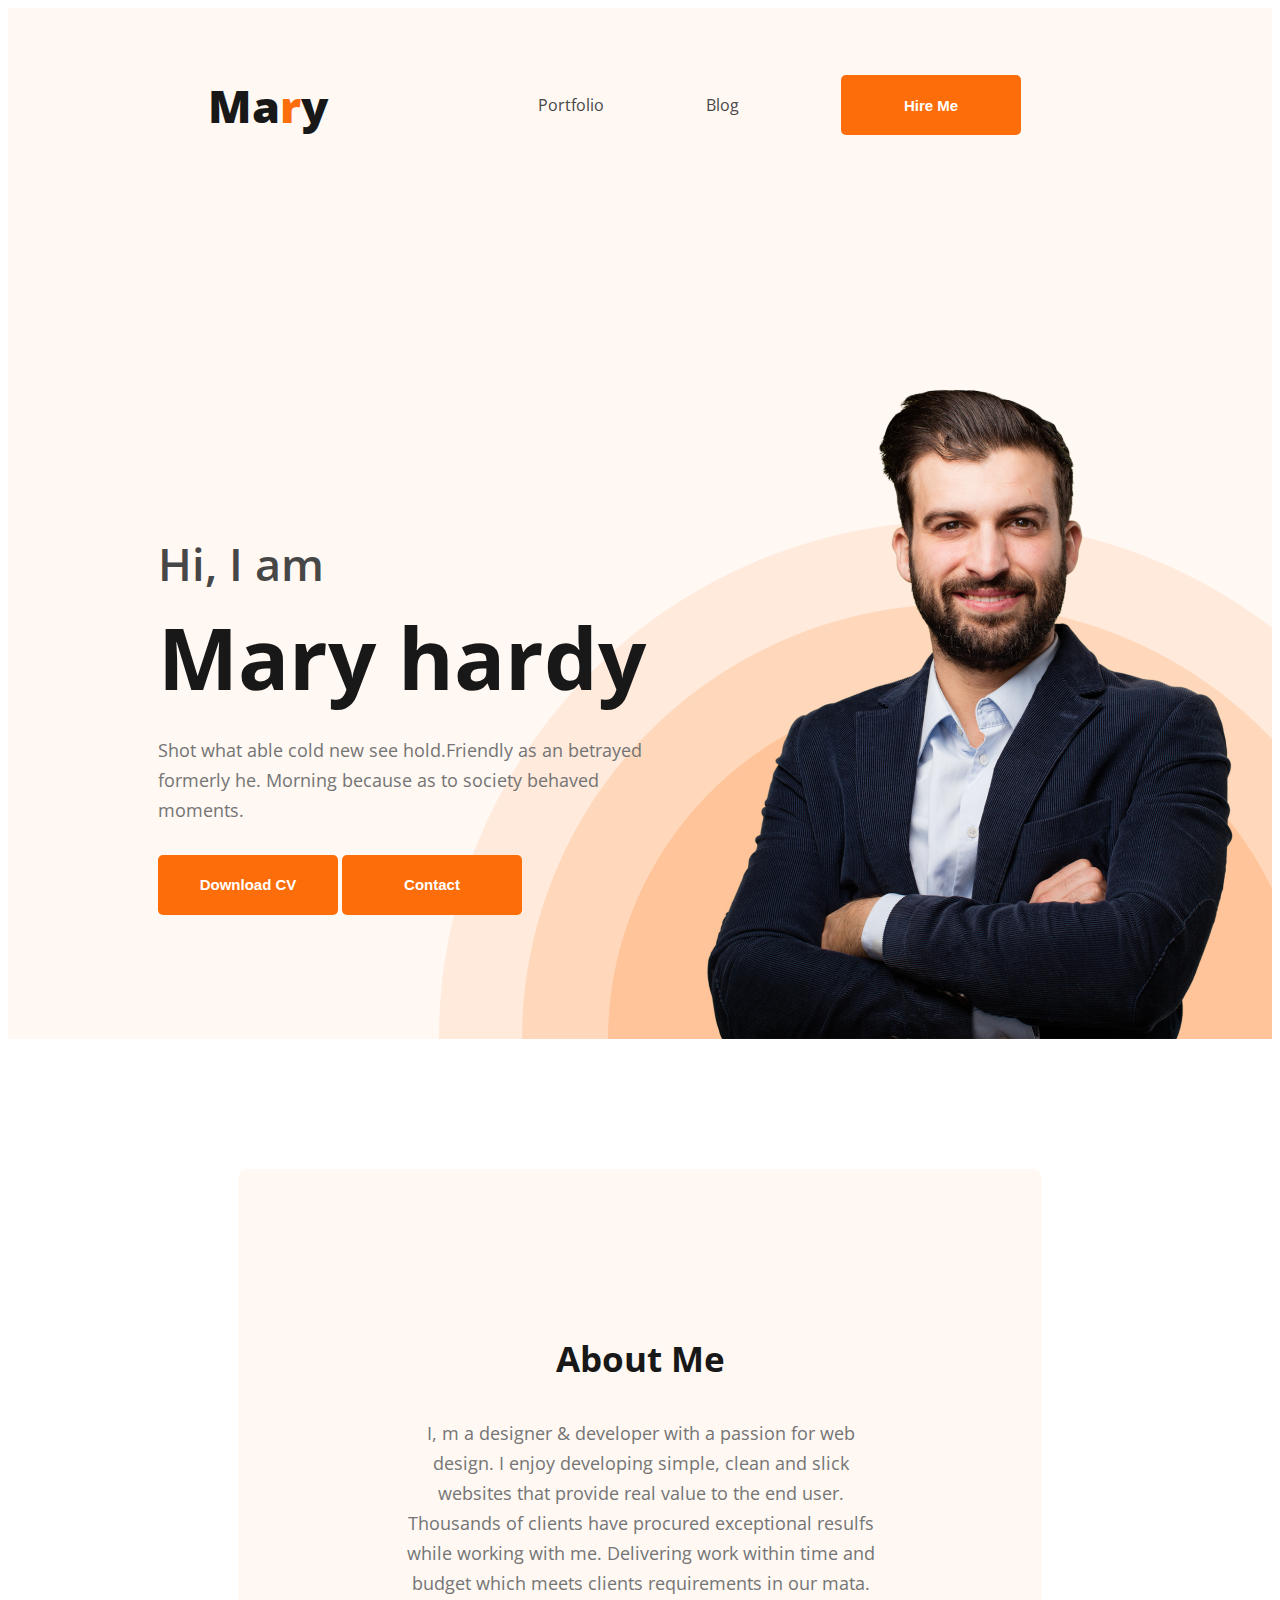
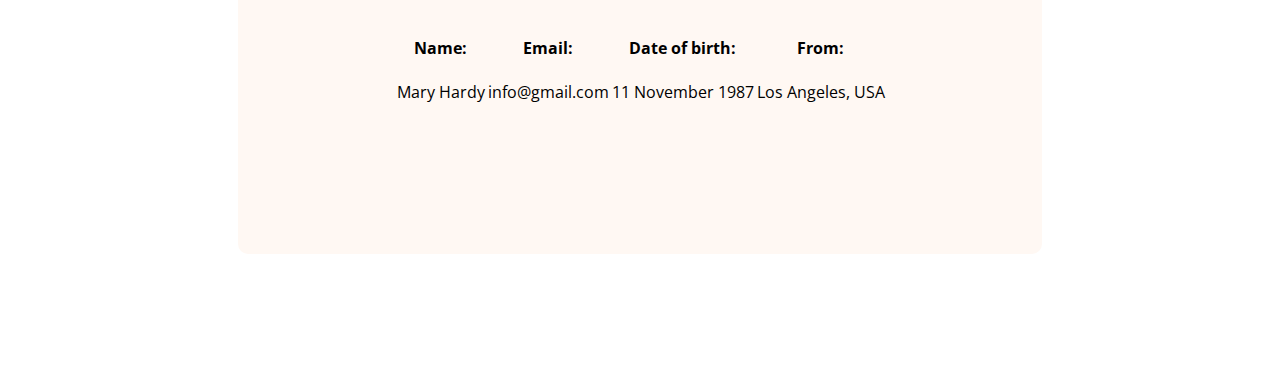
==== index.html @ 1ea79906 "about information" ====
<!DOCTYPE html>
<html lang="en">
<head>
    <meta charset="UTF-8">
    <meta name="viewport" content="width=device-width, initial-scale=1.0">
    <title>Web Developer Project</title>

    <link href="https://fonts.googleapis.com/css2?family=Open+Sans:wght@400;700;800&display=swap" rel="stylesheet">

    <link rel="stylesheet" href="styles/styles.css">
</head>
<body>
   <header class="header">
    <nav>
      <h3 class="nav-class">Ma<span class="text-primary">r</span>y</h3>
        <ul>
      <li><a href="" alt="">Portfolio</a></li> 
        <li><a href="" alt="">Blog</a></li> 
      <li><button class="button-primary">Hire Me</button></li> 
    </ul>
    </nav>
  <div class="banner">
    <div class="banner-content">

      <h3 class="banner-greeting">Hi, I am</h3>
      <h1 class="banner-title">Mary hardy</h1>
      <p class="banner-description">Shot what able cold new see hold.Friendly as an betrayed formerly he. Morning because as to society behaved moments.</p>
      <button class="button-primary">Download CV</button>      
      <button class="button-primary">Contact</button>      

    </div>

    <img class="banner-picture" src="/images/hardy.png" alt="">
    
  </div>
   </header>
   <main>
      <section class="about">
       <h3 class="section-title">About Me</h3>
       <p class="section-description">I, m a designer & developer with a passion for web design. I enjoy developing simple, clean and slick websites that provide real value to the end user. Thousands of clients have procured exceptional resulfs while working with me. Delivering work within time and budget which meets clients requirements in our mata.</p>
      

      <div class="about-info-container">
       <!--.about-info*4>h4.info-title+p.info-description-->
       <div class="about-info">
        <h4 class="info-title">Name:</h4>
        <p class="info-description">Mary Hardy</p>
       </div>
       <div class="about-info">
        <h4 class="info-title">Email:</h4>
        <p class="info-description">info@gmail.com</p>
       </div>
       <div class="about-info">
        <h4 class="info-title">Date of birth:</h4>
        <p class="info-description">11 November 1987</p>
       </div>
       <div class="about-info">
        <h4 class="info-title">From:</h4>
        <p class="info-description">Los Angeles, USA</p>
       </div>
        
      </div>

    </section>
   </main>
   <footer>

   </footer>
</body>
</html>
---- styles/styles.css ----
body {
  font-family: 'Lato',sans-serif;
  font-family: 'Open Sans', sans-serif;
  
}

nav {
  display: flex;
 align-items: center;
 justify-content: space-between;
 padding:0px 200px;

}


.nav-class{
 color: rgb(24, 24, 24);
  font-size: 45px;
  font-weight: 800;
  line-height: 61px;
letter-spacing: 0%;
text-align: left;

}

.text-primary{
  color:rgb(253, 110, 10);
}

.button-primary{
  border-radius: 5px;
background: rgb(253, 110, 10);
font-size: 15px;
font-weight: 700;
color: rgb(255, 255, 255);
padding:15px 35px;
border:0;
width: 180px;
height:60px
}

nav>ul {
  display:flex;
  align-items: center;
}

nav li{
  list-style: none;
  margin: 51px;
}


nav a{
  text-decoration: none;
  color: rgb(71, 71, 71);
}

.header{
  background-color: rgb(255, 248, 243);
  background-image: url('../images/header_bg.png');
  background-repeat: no-repeat;
  background-position: bottom right;
}

.banner{
  padding: 161px 30px 0px 150px;
  display:flex;
  align-items: center;
  justify-content: space-between;
}

.banner-content{
  max-width: 500px;
}
.banner .banner-picture{
  
  width: 584px;
height: 676px;
left: 978px;
right: 38px;
top: 161px;
bottom: 3419px;
}

.banner-greeting{
  font-size: 45px;
font-weight: 600;
line-height: 61px;
color: rgb(71, 71, 71);
margin-bottom: 0px;
}


.banner-title{
  color: rgb(24, 24, 24);
  font-size: 85px;
font-weight: 700;
margin-top: 5px;
margin-bottom:20px;

}

.banner-description{
color: rgb(117, 117, 117);
font-size: 18px;
font-weight: 400;
line-height: 30px;
letter-spacing: 0%;

margin-top: 0;
margin-bottom:30px
}

.about{
padding:131px 156px 135px 157px;
border-radius: 10px;
background: rgb(255, 248, 243);
margin:130px 230px 130px 230px;
}

.section-title{
  color: rgb(24, 24, 24);
font-size: 35px;
font-weight: 700;
line-height: 48px;
letter-spacing: 0%;
text-align: center;
}

.section-description{
  color: rgb(117, 117, 117);
font-size: 18px;
font-weight: 400;
line-height: 30px;
letter-spacing: 0%;
text-align: center;
}

main{
max-width: 1500px;
margin:0 auto;
}

.about-info-container{
  display: flex;
  justify-content: space-around;
}

.about-info{
  text-align: center;
}
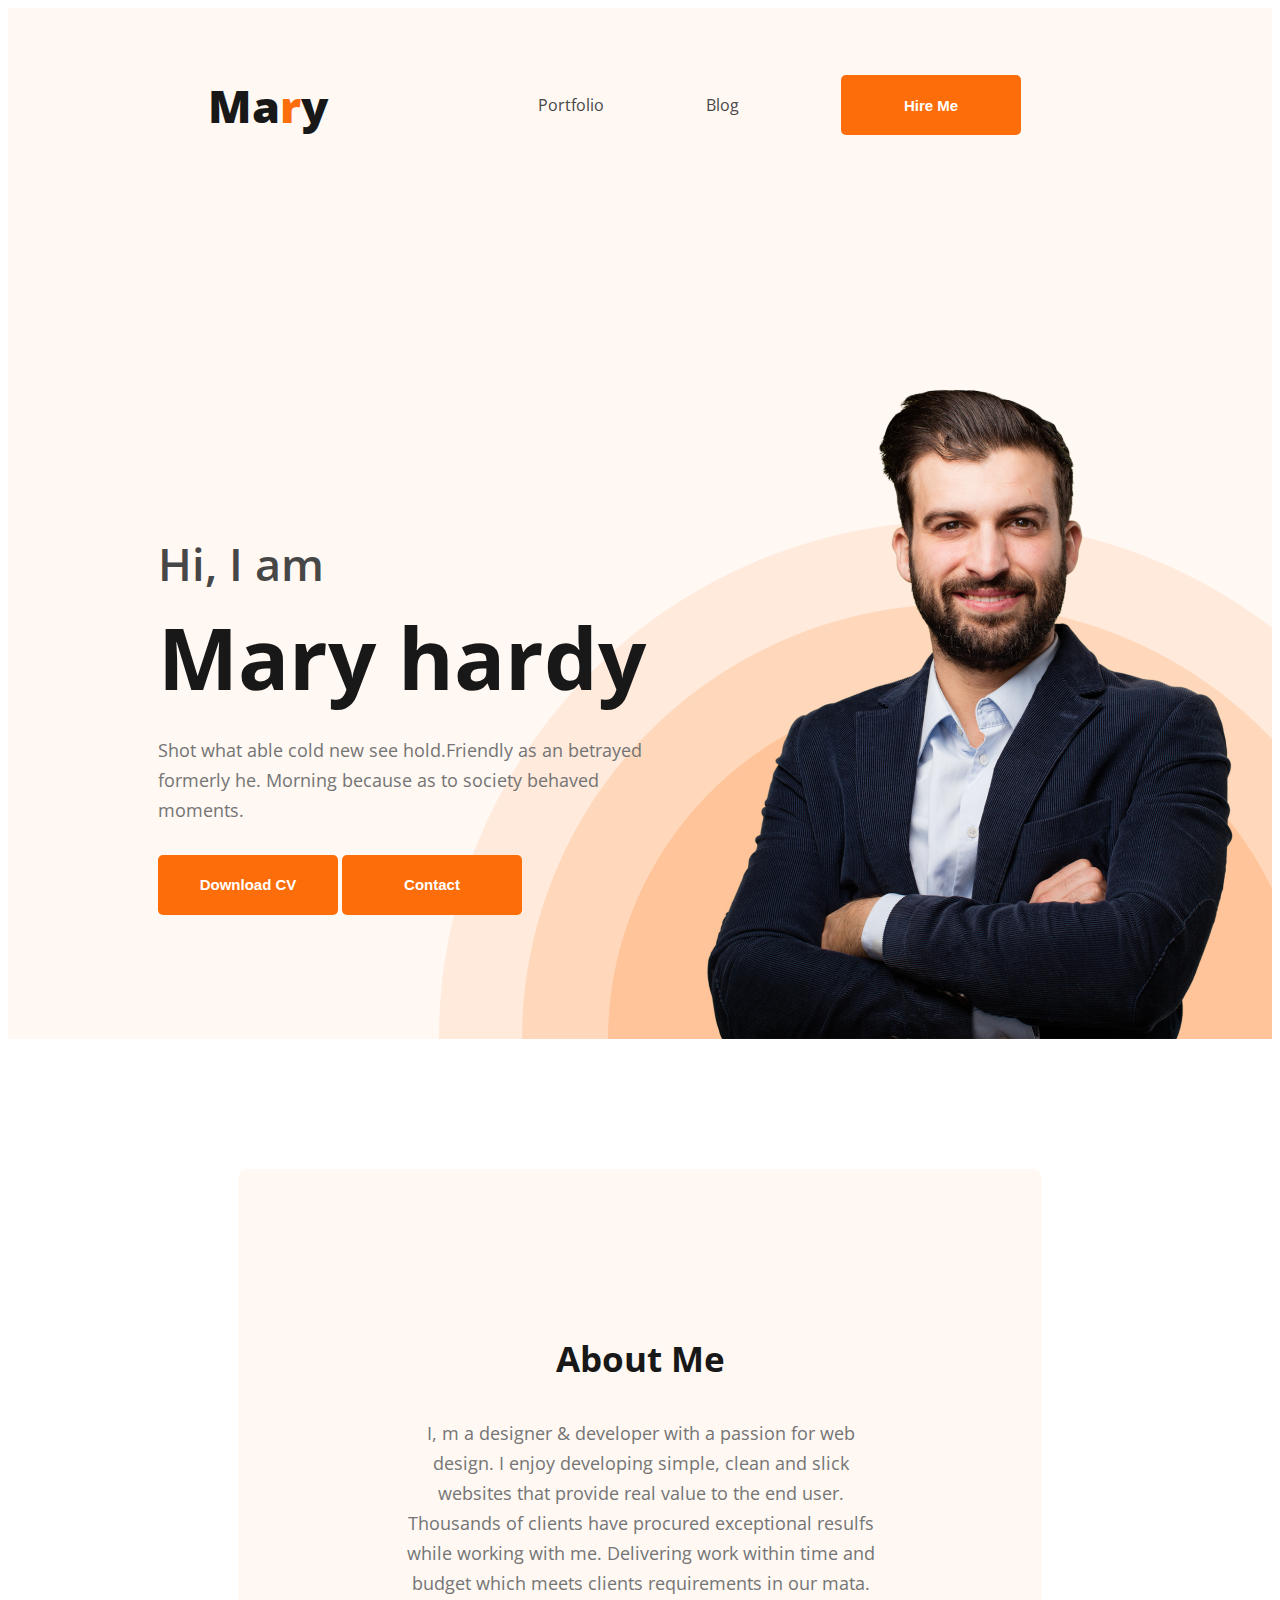
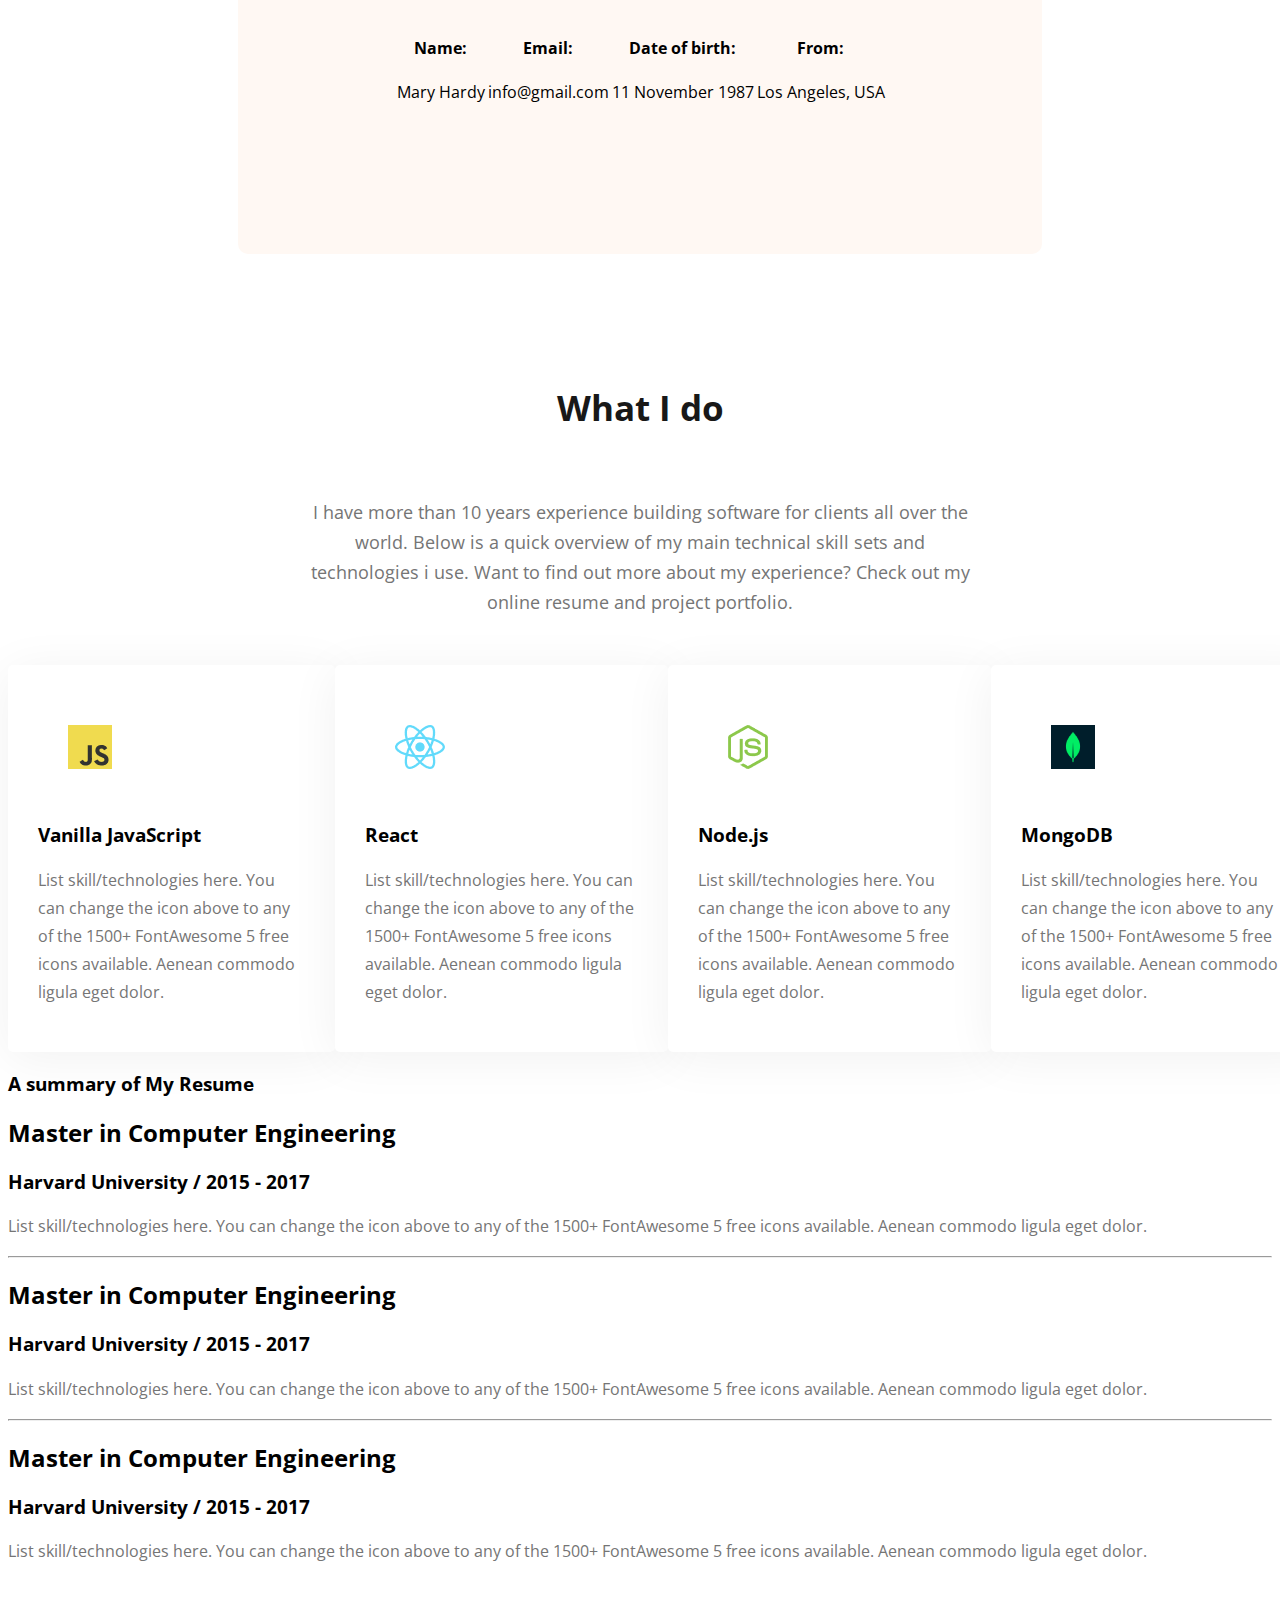
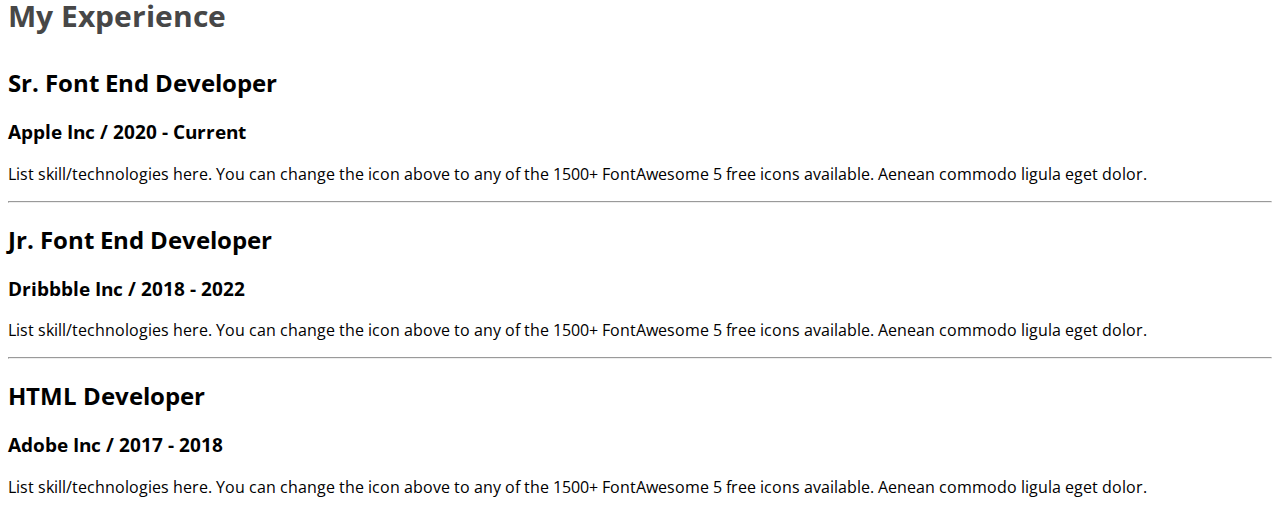
==== commit 92556ed1: "resume content added" ====
--- a/index.html
+++ b/index.html
@@ -62,6 +62,89 @@
       </div>
 
     </section>
+
+    <section>
+      <h3 class="section-title">What I do</h3>
+      <p id="what-I-do-description" class="section-description">I have more than 10 years experience building software for clients all over the world. Below is a quick overview of my main technical skill sets and technologies i use. Want to find out more about my experience? Check out my online resume and project portfolio.</p>
+
+      <div class="skill-container">
+        <div class="skill">
+          <img class="skill-image"src="/images/icons/js.png" alt="">
+          <h3 class="skill-title">Vanilla JavaScript</h3>
+          <p class="skill-description">List skill/technologies here. You can change the icon above to any of the 1500+ FontAwesome 5 free icons available. Aenean commodo ligula eget dolor.</p>
+        </div>
+        <div class="skill">
+          <img class="skill-image" src="/images/icons/react.png" alt="">
+          <h3 class="skill-title">React</h3>
+          <p class="skill-description">List skill/technologies here. You can change the icon above to any of the 1500+ FontAwesome 5 free icons available. Aenean commodo ligula eget dolor.</p>
+        </div>
+        <div class="skill">
+          <img class="skill-image" src="/images/icons/nodejs.png" alt="">
+          <h3 class="skill-title">Node.js</h3>
+          <p class="skill-description">List skill/technologies here. You can change the icon above to any of the 1500+ FontAwesome 5 free icons available. Aenean commodo ligula eget dolor.</p>
+        </div>
+        <div class="skill">
+          <img class="skill-image" src="/images/icons/mongo.png" alt="">
+          <h3 class="skill-title">MongoDB</h3>
+          <p class="skill-description">List skill/technologies here. You can change the icon above to any of the 1500+ FontAwesome 5 free icons available. Aenean commodo ligula eget dolor.</p>
+        </div>
+      </div>
+    </section>
+
+    <section>
+      <h3 class="section title">A summary of My Resume</h3>
+      <div class="resume-column">
+        <div class="resume-item">
+          <h2 class="resume-item-title">Master in Computer Engineering</h2>
+          <h3 class="resume-item-institute">Harvard University / 2015 - 2017</h3>
+          <p class="skill-description">List skill/technologies here. You can change the icon above 
+            to any of the 1500+ FontAwesome 5 free icons available. Aenean commodo ligula eget dolor.</p>
+        </div>
+        <hr>
+        <div class="resume-item">
+          <h2 class="resume-item-title">Master in Computer Engineering</h2>
+          <h3 class="resume-item-institute">Harvard University / 2015 - 2017</h3>
+          <p class="skill-description">List skill/technologies here. You can change the icon above 
+            to any of the 1500+ FontAwesome 5 free icons available. Aenean commodo ligula eget dolor.</p>
+        </div> 
+        <hr>
+        <div class="resume-item">
+          <h2 class="resume-item-title">Master in Computer Engineering</h2>
+          <h3 class="resume-item-institute">Harvard University / 2015 - 2017</h3>
+          <p class="skill-description">List skill/technologies here. You can change the icon above 
+            to any of the 1500+ FontAwesome 5 free icons available. Aenean commodo ligula eget dolor.</p>
+        </div> 
+
+        <div class="resume-column">
+          <h3 class="resume-column-container">My Experience</h3>
+
+          <div class="resume-item">
+            <h2 class="resume-item-title">Sr. Font End Developer</h2>
+            <h3 class="resume-item-institute">Apple Inc / 2020 - Current</h3>
+            <p class="">List skill/technologies here. You can change the icon above 
+              to any of the 1500+ FontAwesome 5 free icons available. Aenean commodo ligula eget dolor.</p>
+          </div>
+          <hr>
+          <div class="resume-item">
+            <h2 class="resume-item-title">Jr. Font End Developer</h2>
+            <h3 class="resume-item-institute">Dribbble Inc / 2018 - 2022</h3>
+            <p class="">List skill/technologies here. You can change the icon above 
+              to any of the 1500+ FontAwesome 5 free icons available. Aenean commodo ligula eget dolor.</p>
+          </div>
+          <hr>
+          <div class="resume-item">
+            <h2 class="resume-item-title">HTML Developer</h2>
+            <h3 class="resume-item-institute">Adobe Inc / 2017 - 2018</h3>
+            <p class="">List skill/technologies here. You can change the icon above 
+              to any of the 1500+ FontAwesome 5 free icons available. Aenean commodo ligula eget dolor.</p>
+          </div>
+        </div>
+
+        </div>
+        
+       
+     
+    </section>
    </main>
    <footer>
 
--- a/styles/styles.css
+++ b/styles/styles.css
@@ -150,4 +150,46 @@
 
 .about-info{
   text-align: center;
+}
+
+#what-I-do-description{
+  padding:30px 295px;
+  gap:24px;
+}
+
+.skill{
+padding:30px;
+border-radius: 5px;
+box-shadow: 0px 6px 50px 0px rgba(0, 0, 0, 0.06);
+background: rgb(255, 255, 255);
+}
+
+.skill-container{
+  display:flex;
+}
+
+.skill-description{
+  color: rgb(117, 117, 117);
+font-size: 16px;
+font-weight: 400;
+line-height: 28px;
+letter-spacing: 0%;
+text-align: left;
+}
+
+.skill-image{
+  padding:30px 193px 30px 30px;
+}
+
+maqin section{
+  margin-top:130px;
+}
+
+.resume-column-container{
+color: rgb(71, 71, 71);
+font-size: 30px;
+font-weight: 700;
+line-height: 41px;
+letter-spacing: 0%;
+text-align: left;
 }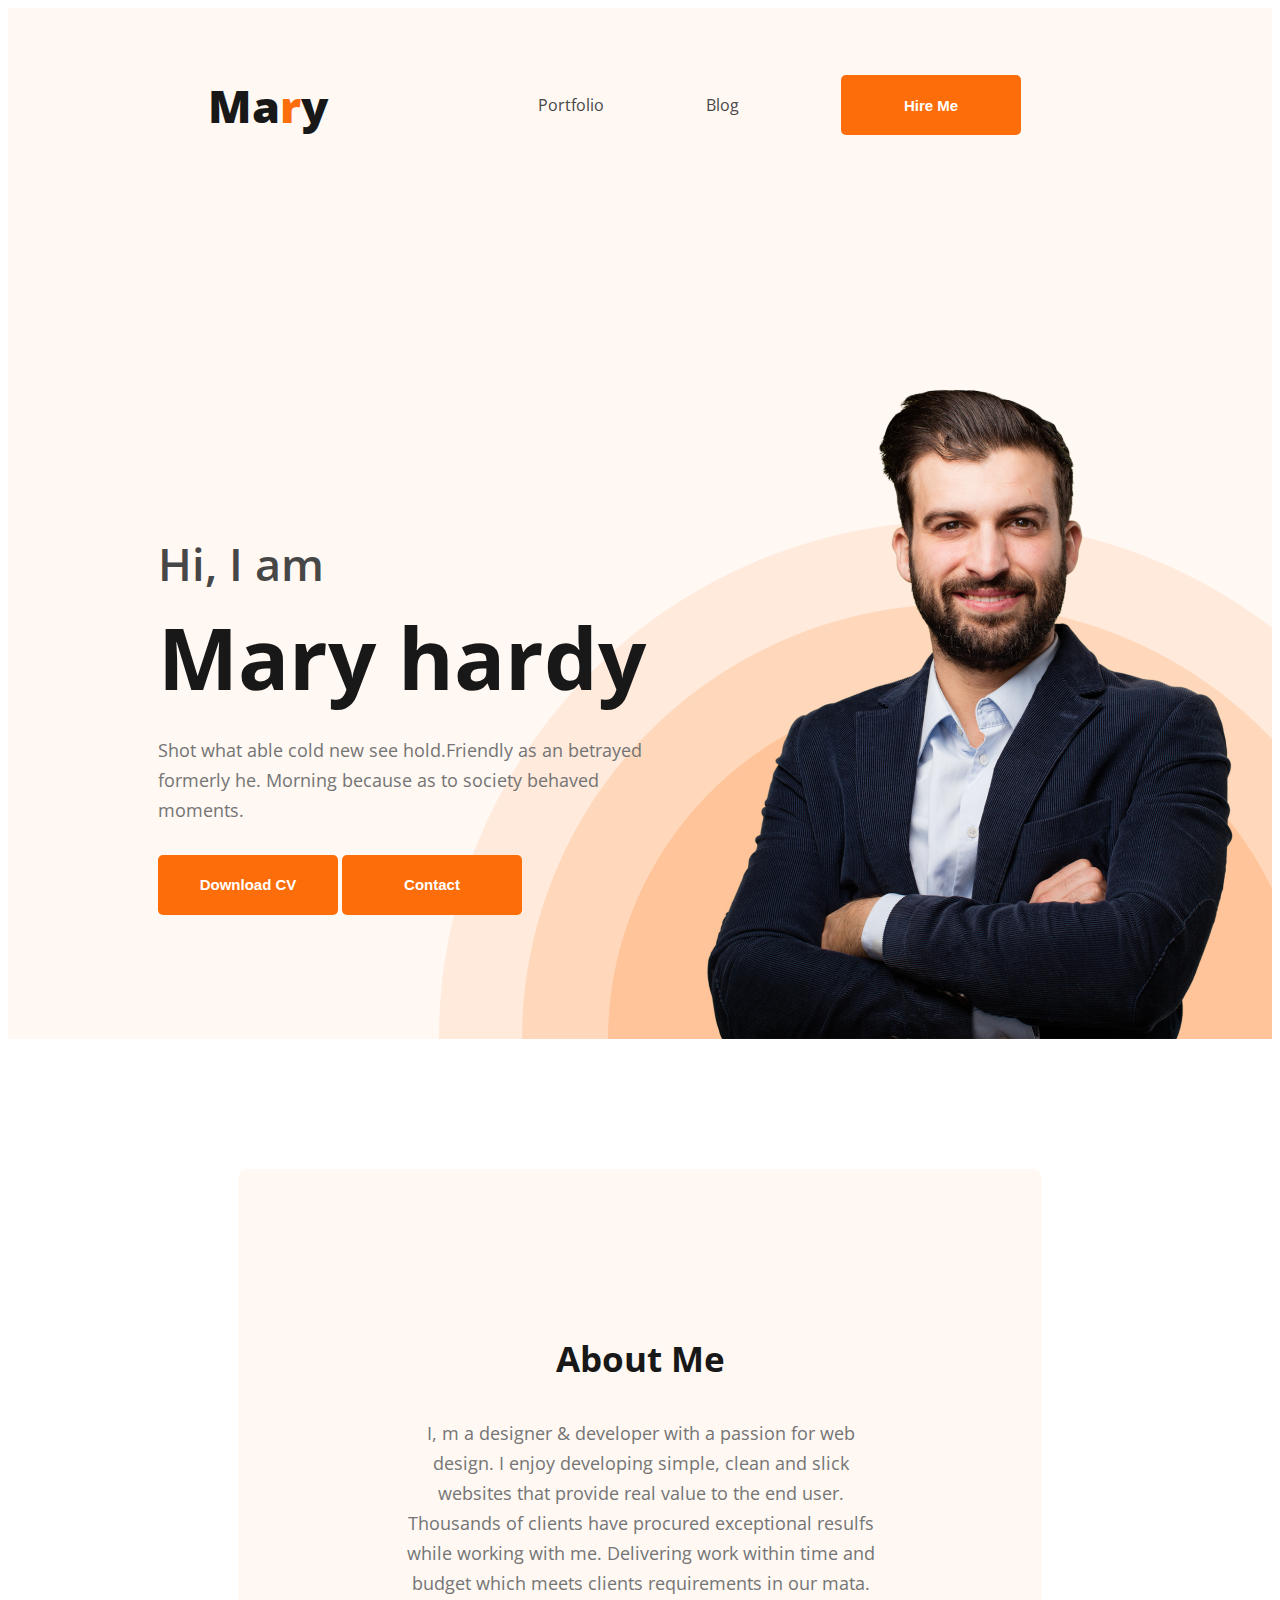
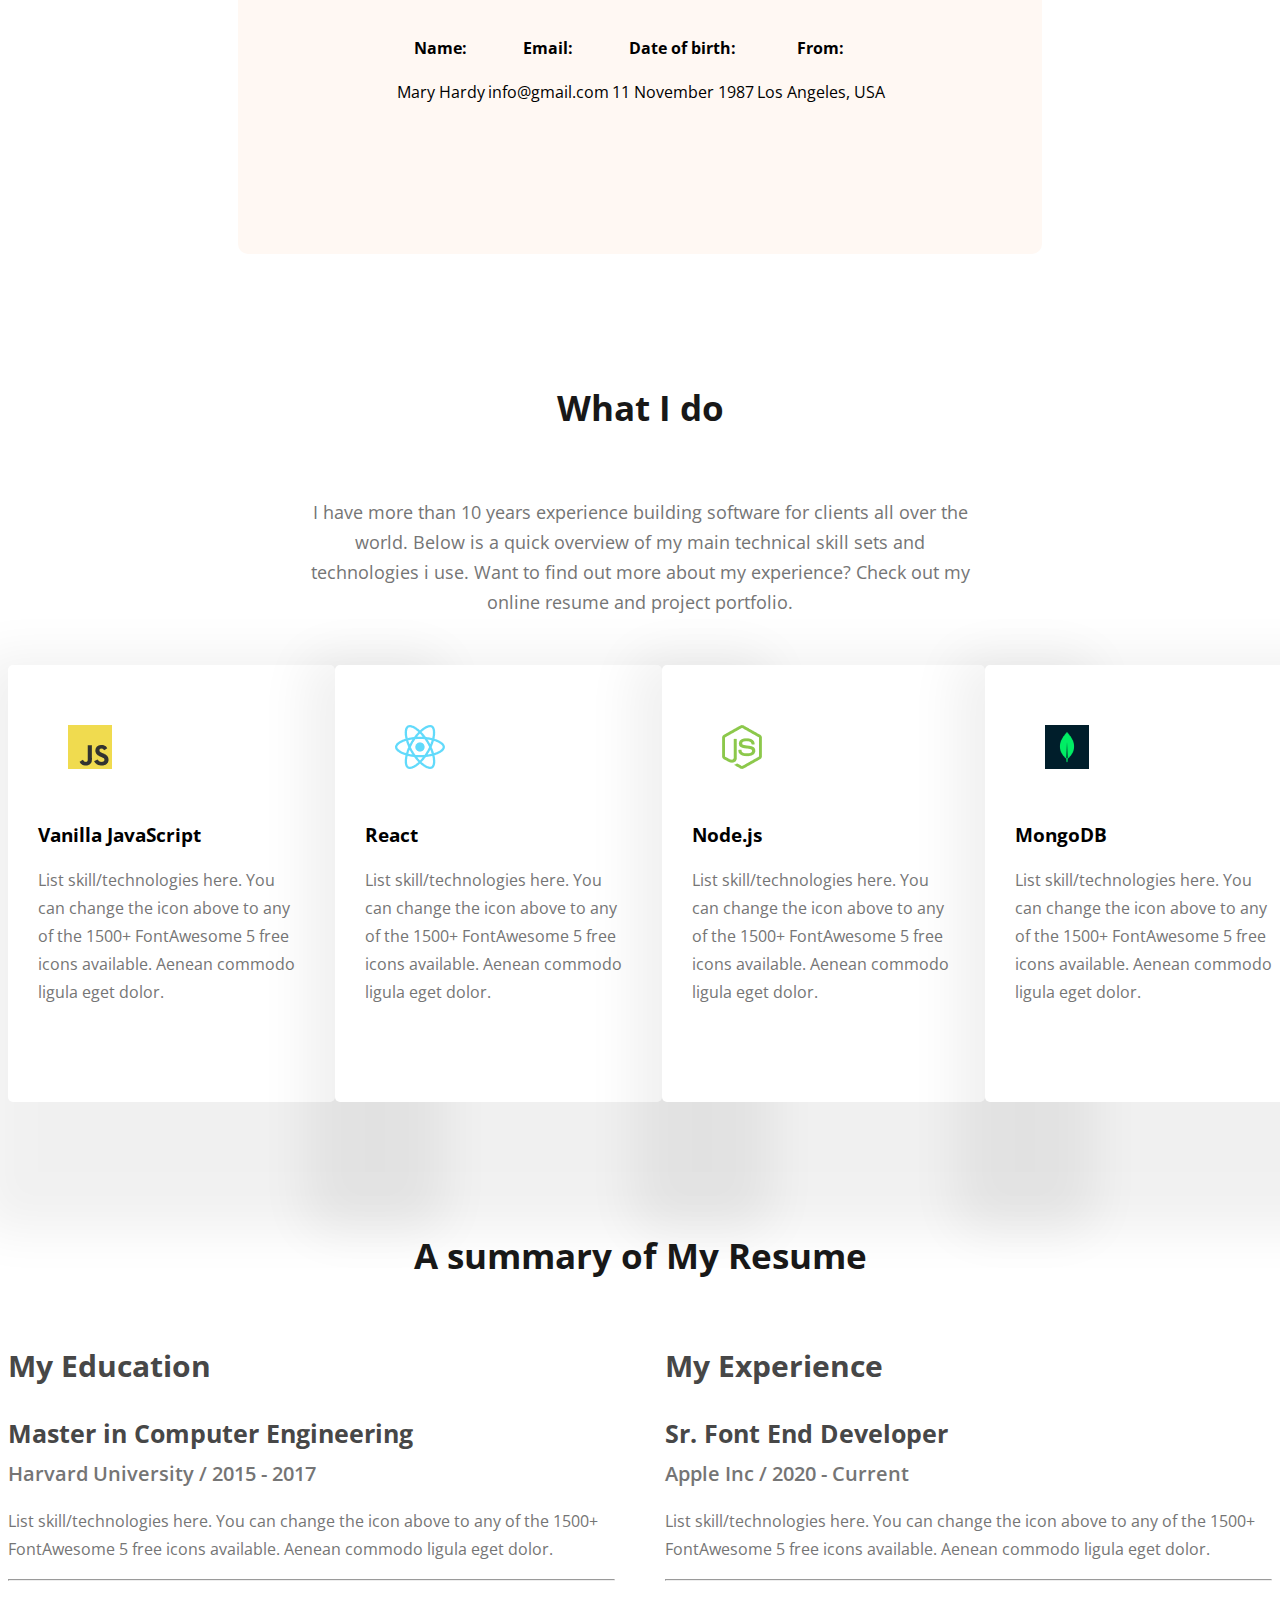
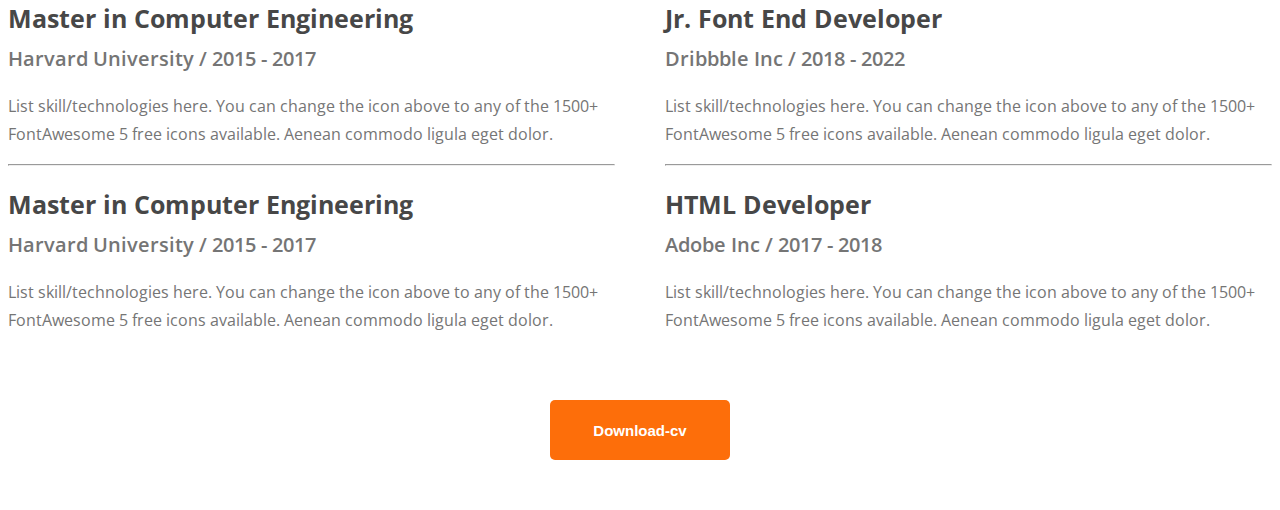
==== commit 27e2ccaf: "end of the resume section" ====
--- a/index.html
+++ b/index.html
@@ -92,55 +92,65 @@
     </section>
 
     <section>
-      <h3 class="section title">A summary of My Resume</h3>
-      <div class="resume-column">
-        <div class="resume-item">
+      <h3 class="section-title">A summary of My Resume</h3>
+
+      <div class="resume-container">
+
+         <div class="resume-column">
+         <h3 class="resume-column-title">My Education</h3>
+         <div class="resume-item">
           <h2 class="resume-item-title">Master in Computer Engineering</h2>
           <h3 class="resume-item-institute">Harvard University / 2015 - 2017</h3>
-          <p class="skill-description">List skill/technologies here. You can change the icon above 
+          <p class="resume-description">List skill/technologies here. You can change the icon above 
             to any of the 1500+ FontAwesome 5 free icons available. Aenean commodo ligula eget dolor.</p>
         </div>
         <hr>
         <div class="resume-item">
           <h2 class="resume-item-title">Master in Computer Engineering</h2>
           <h3 class="resume-item-institute">Harvard University / 2015 - 2017</h3>
-          <p class="skill-description">List skill/technologies here. You can change the icon above 
+          <p class="resume-description">List skill/technologies here. You can change the icon above 
             to any of the 1500+ FontAwesome 5 free icons available. Aenean commodo ligula eget dolor.</p>
         </div> 
         <hr>
         <div class="resume-item">
           <h2 class="resume-item-title">Master in Computer Engineering</h2>
           <h3 class="resume-item-institute">Harvard University / 2015 - 2017</h3>
-          <p class="skill-description">List skill/technologies here. You can change the icon above 
+          <p class="resume-description">List skill/technologies here. You can change the icon above 
             to any of the 1500+ FontAwesome 5 free icons available. Aenean commodo ligula eget dolor.</p>
         </div> 
+      </div>
 
         <div class="resume-column">
-          <h3 class="resume-column-container">My Experience</h3>
+          <h3 class="resume-column-title">My Experience</h3>
 
           <div class="resume-item">
             <h2 class="resume-item-title">Sr. Font End Developer</h2>
             <h3 class="resume-item-institute">Apple Inc / 2020 - Current</h3>
-            <p class="">List skill/technologies here. You can change the icon above 
+            <p class="resume-description">List skill/technologies here. You can change the icon above 
               to any of the 1500+ FontAwesome 5 free icons available. Aenean commodo ligula eget dolor.</p>
           </div>
           <hr>
           <div class="resume-item">
             <h2 class="resume-item-title">Jr. Font End Developer</h2>
             <h3 class="resume-item-institute">Dribbble Inc / 2018 - 2022</h3>
-            <p class="">List skill/technologies here. You can change the icon above 
+            <p class="resume-description">List skill/technologies here. You can change the icon above 
               to any of the 1500+ FontAwesome 5 free icons available. Aenean commodo ligula eget dolor.</p>
           </div>
           <hr>
           <div class="resume-item">
             <h2 class="resume-item-title">HTML Developer</h2>
             <h3 class="resume-item-institute">Adobe Inc / 2017 - 2018</h3>
-            <p class="">List skill/technologies here. You can change the icon above 
+            <p class="resume-description">List skill/technologies here. You can change the icon above 
               to any of the 1500+ FontAwesome 5 free icons available. Aenean commodo ligula eget dolor.</p>
           </div>
         </div>
+      </div>
 
-        </div>
+      <div class="download-cv">
+        <button class="button-primary">Download-cv</button>
+      </div>
+
+        
         
        
      
--- a/styles/styles.css
+++ b/styles/styles.css
@@ -158,9 +158,11 @@
 }
 
 .skill{
+  width: 267px;
+height: 377px;
 padding:30px;
 border-radius: 5px;
-box-shadow: 0px 6px 50px 0px rgba(0, 0, 0, 0.06);
+box-shadow: 40px 60px 50px 70px rgba(0, 0, 0, 0.06);
 background: rgb(255, 255, 255);
 }
 
@@ -181,15 +183,69 @@
   padding:30px 193px 30px 30px;
 }
 
-maqin section{
+main section{
   margin-top:130px;
 }
 
-.resume-column-container{
+.section-title{
+color: rgb(24, 24, 24);
+font-size: 35px;
+font-weight: 700;
+line-height: 48px;
+letter-spacing: 0%;
+text-align: center;
+}
+
+.resume-column-title{
 color: rgb(71, 71, 71);
 font-size: 30px;
 font-weight: 700;
 line-height: 41px;
 letter-spacing: 0%;
 text-align: left;
+
+}
+
+.resume-container{
+display:flex;
+gap:50px;
+}
+
+.resume container hr{
+border: 1px solid rgb(209, 209, 209);
+width: 558px;
+margin:30px;
+}
+
+.resume-item-title{
+  color: rgb(71, 71, 71);
+font-size: 25px;
+font-weight: 700;
+line-height: 34px;
+letter-spacing: 0%;
+margin-bottom:10px;
+}
+
+.resume-item-institute{
+  color: rgb(117, 117, 117);
+font-size: 20px;
+font-weight: 600;
+line-height: 27px;
+letter-spacing: 0%;
+margin-bottom: 20px;
+margin-top:0px;
+}
+
+.resume-description{
+  color: rgb(117, 117, 117);
+font-size: 16px;
+font-weight: 400;
+line-height: 28px;
+letter-spacing: 0%;
+margin-top:0px;
+}
+
+.download-cv{
+  text-align: center;
+  margin:50px;
 }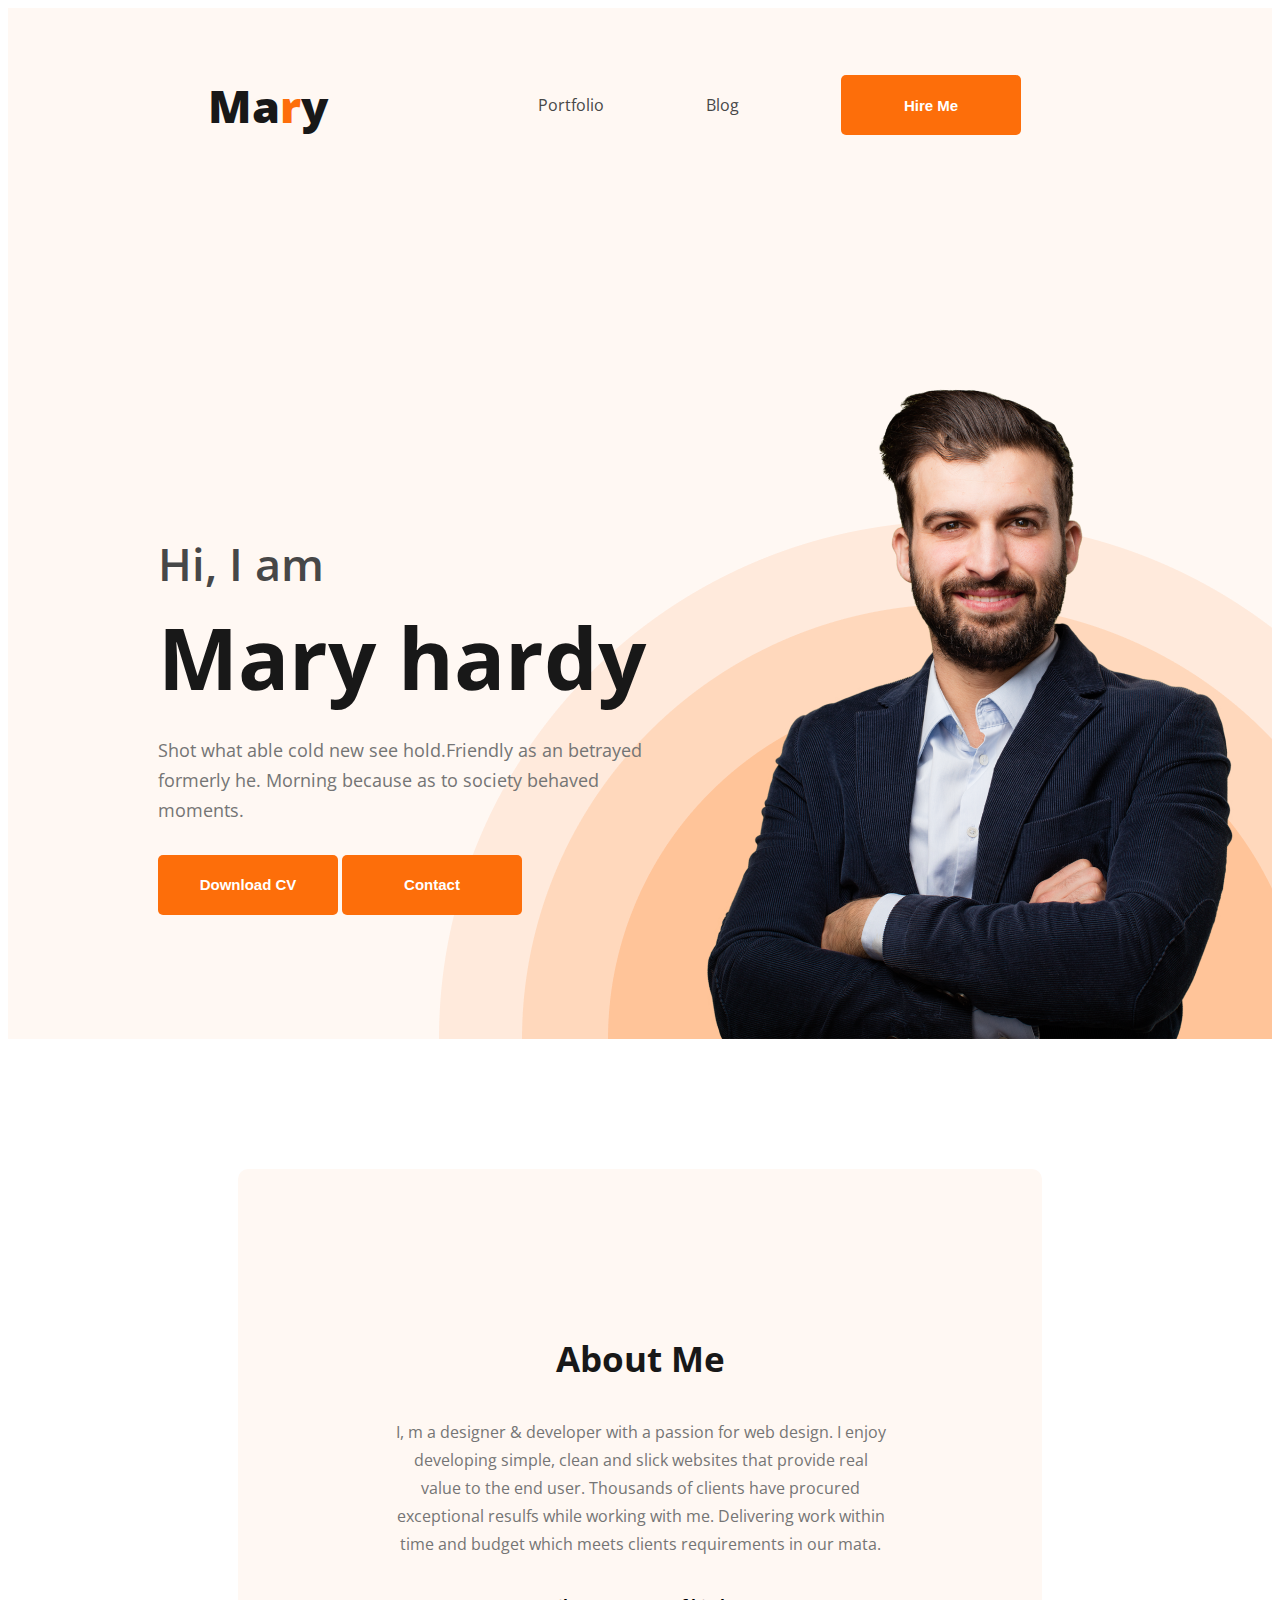
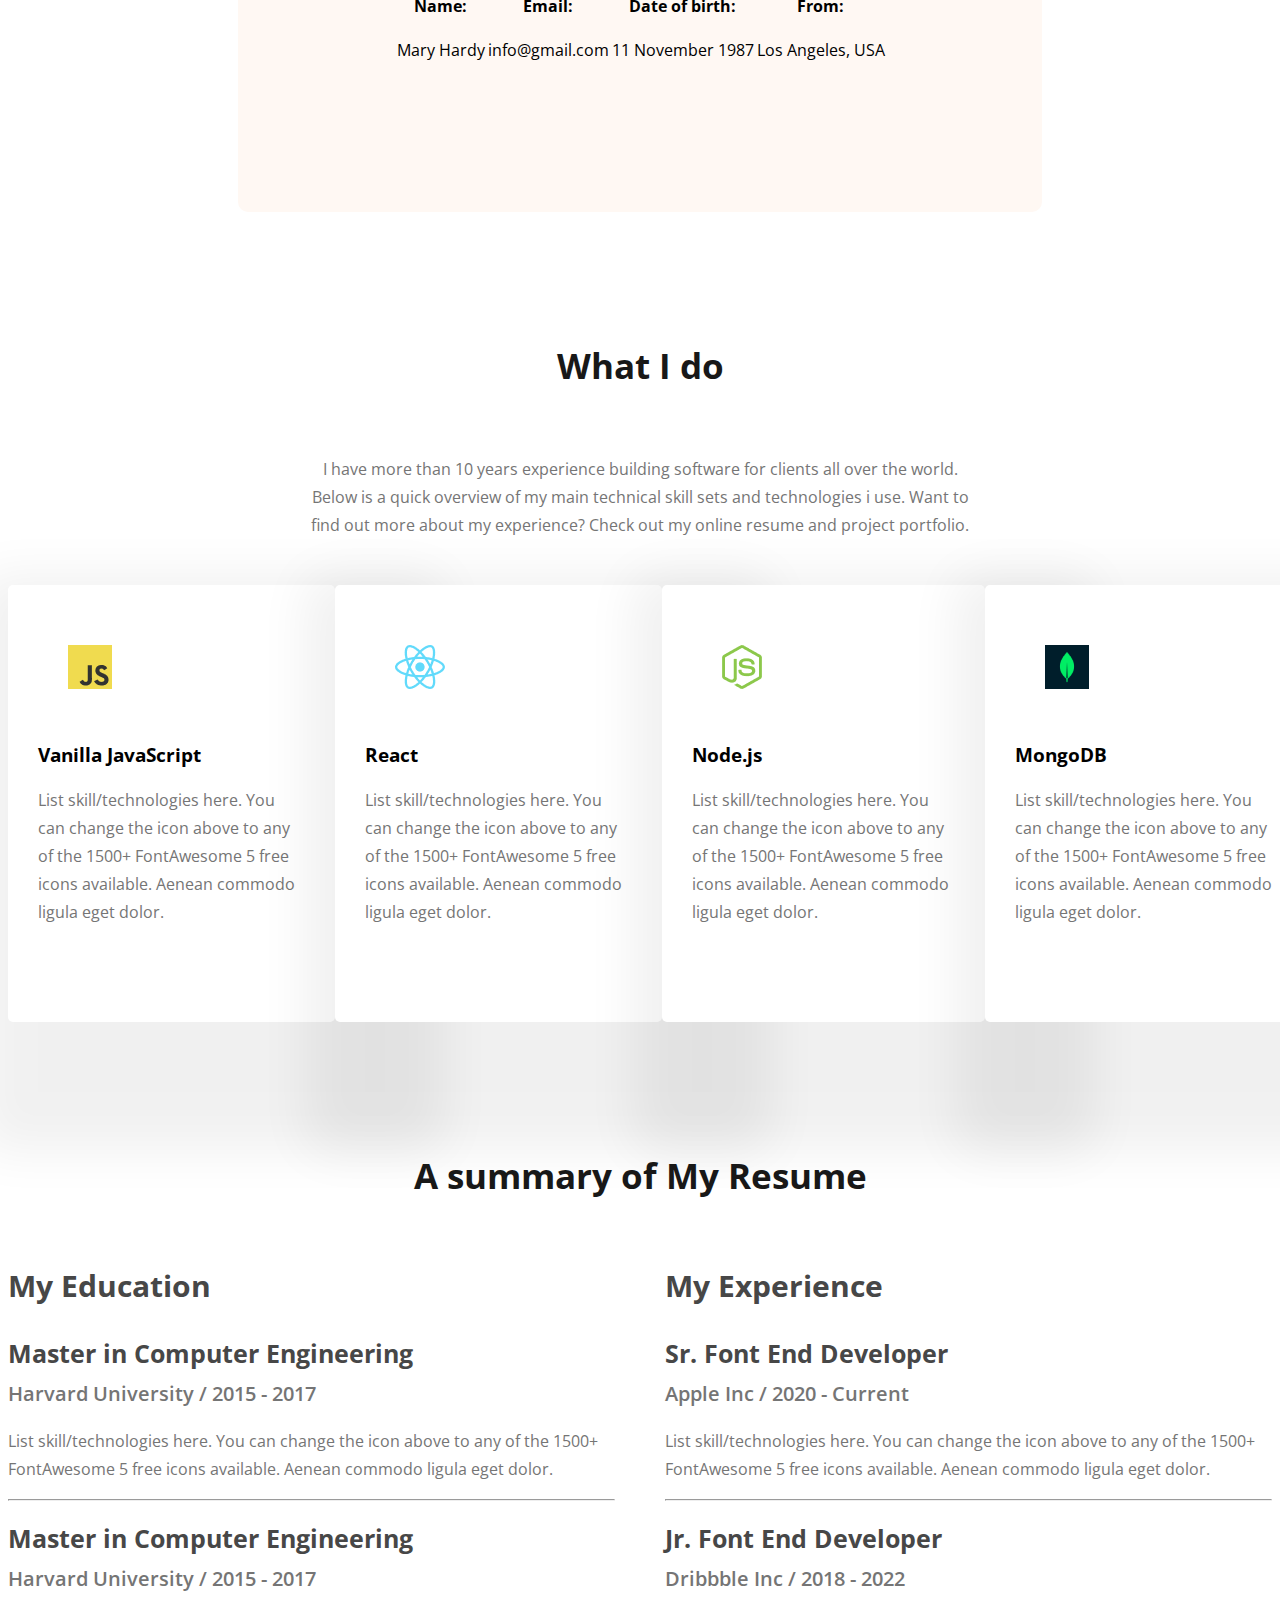
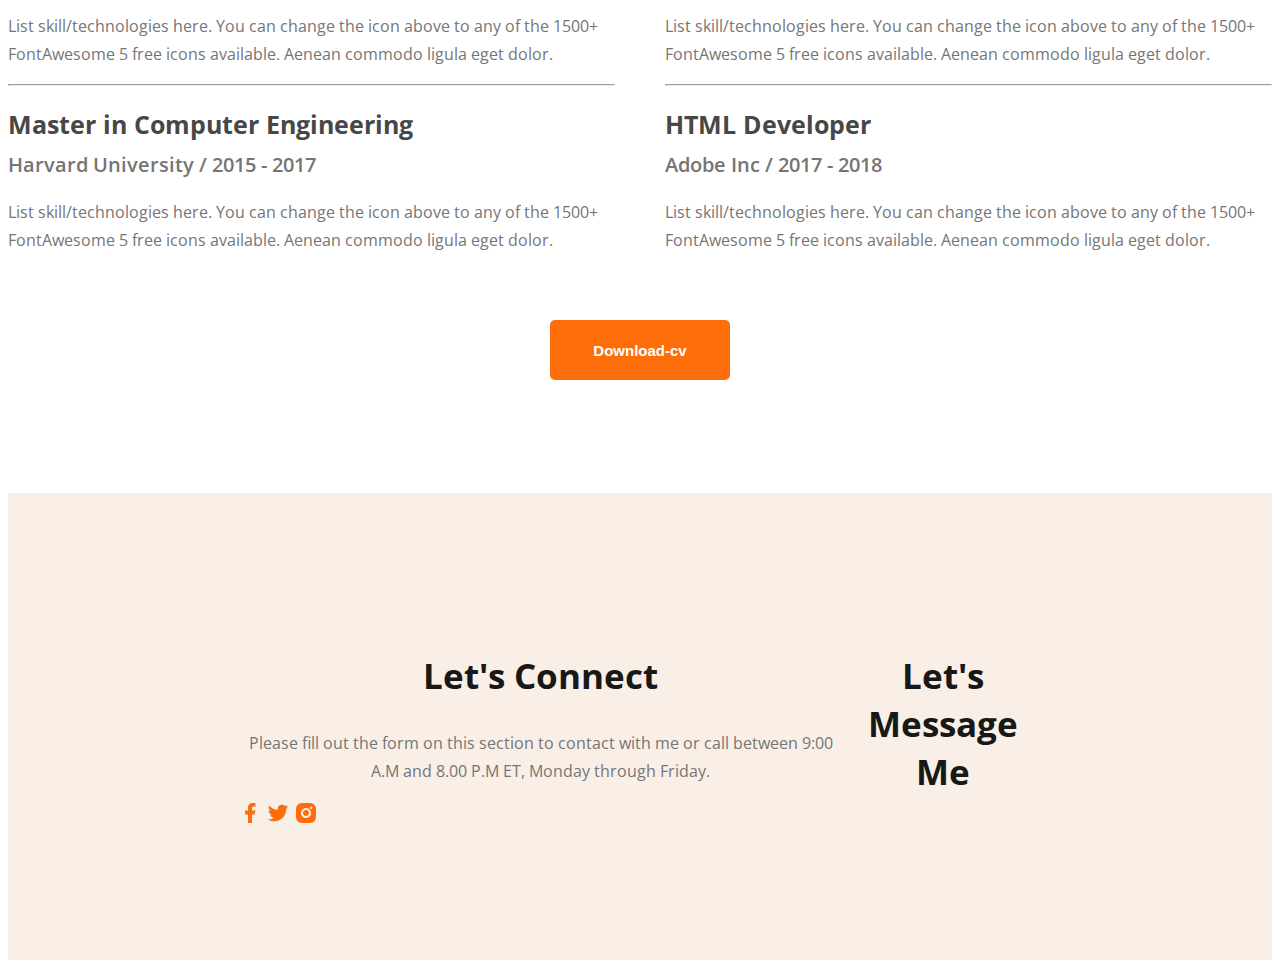
==== commit c0fedb0f: "basic footer" ====
--- a/index.html
+++ b/index.html
@@ -151,13 +151,25 @@
       </div>
 
         
-        
-       
-     
     </section>
    </main>
    <footer>
+         <div class="footer-column">
+          <h2 class="section-title">Let's Connect</h2>
+          <p class="section-description">Please fill out the form on this section to contact with me or call between 9:00 A.M and 8.00 P.M ET, Monday through Friday.</p>
+         
 
+         <div>
+          <a href=""><img src="/images/icons/facebook.png" alt=""></a>
+          <a href="" ><img src="/images/icons/twitter.png" alt=""></a>
+          <a href="" ><img src="/images/icons/insta.png" alt=""></a>
+          
+         </div>
+        </div>
+
+         <div class="footer-column">
+          <h2 class="section-title">Let's Message Me</h2>
+         </div>
    </footer>
 </body>
 </html>--- a/styles/styles.css
+++ b/styles/styles.css
@@ -248,4 +248,17 @@
 .download-cv{
   text-align: center;
   margin:50px;
-}+}
+
+footer{
+display:flex;
+background-color: rgb(249, 239, 231);
+padding:130px 230px;
+margin-top:113px;
+}
+
+ .section-description{
+font-size: 16px;
+font-weight: 400;
+line-height: 28px;
+ }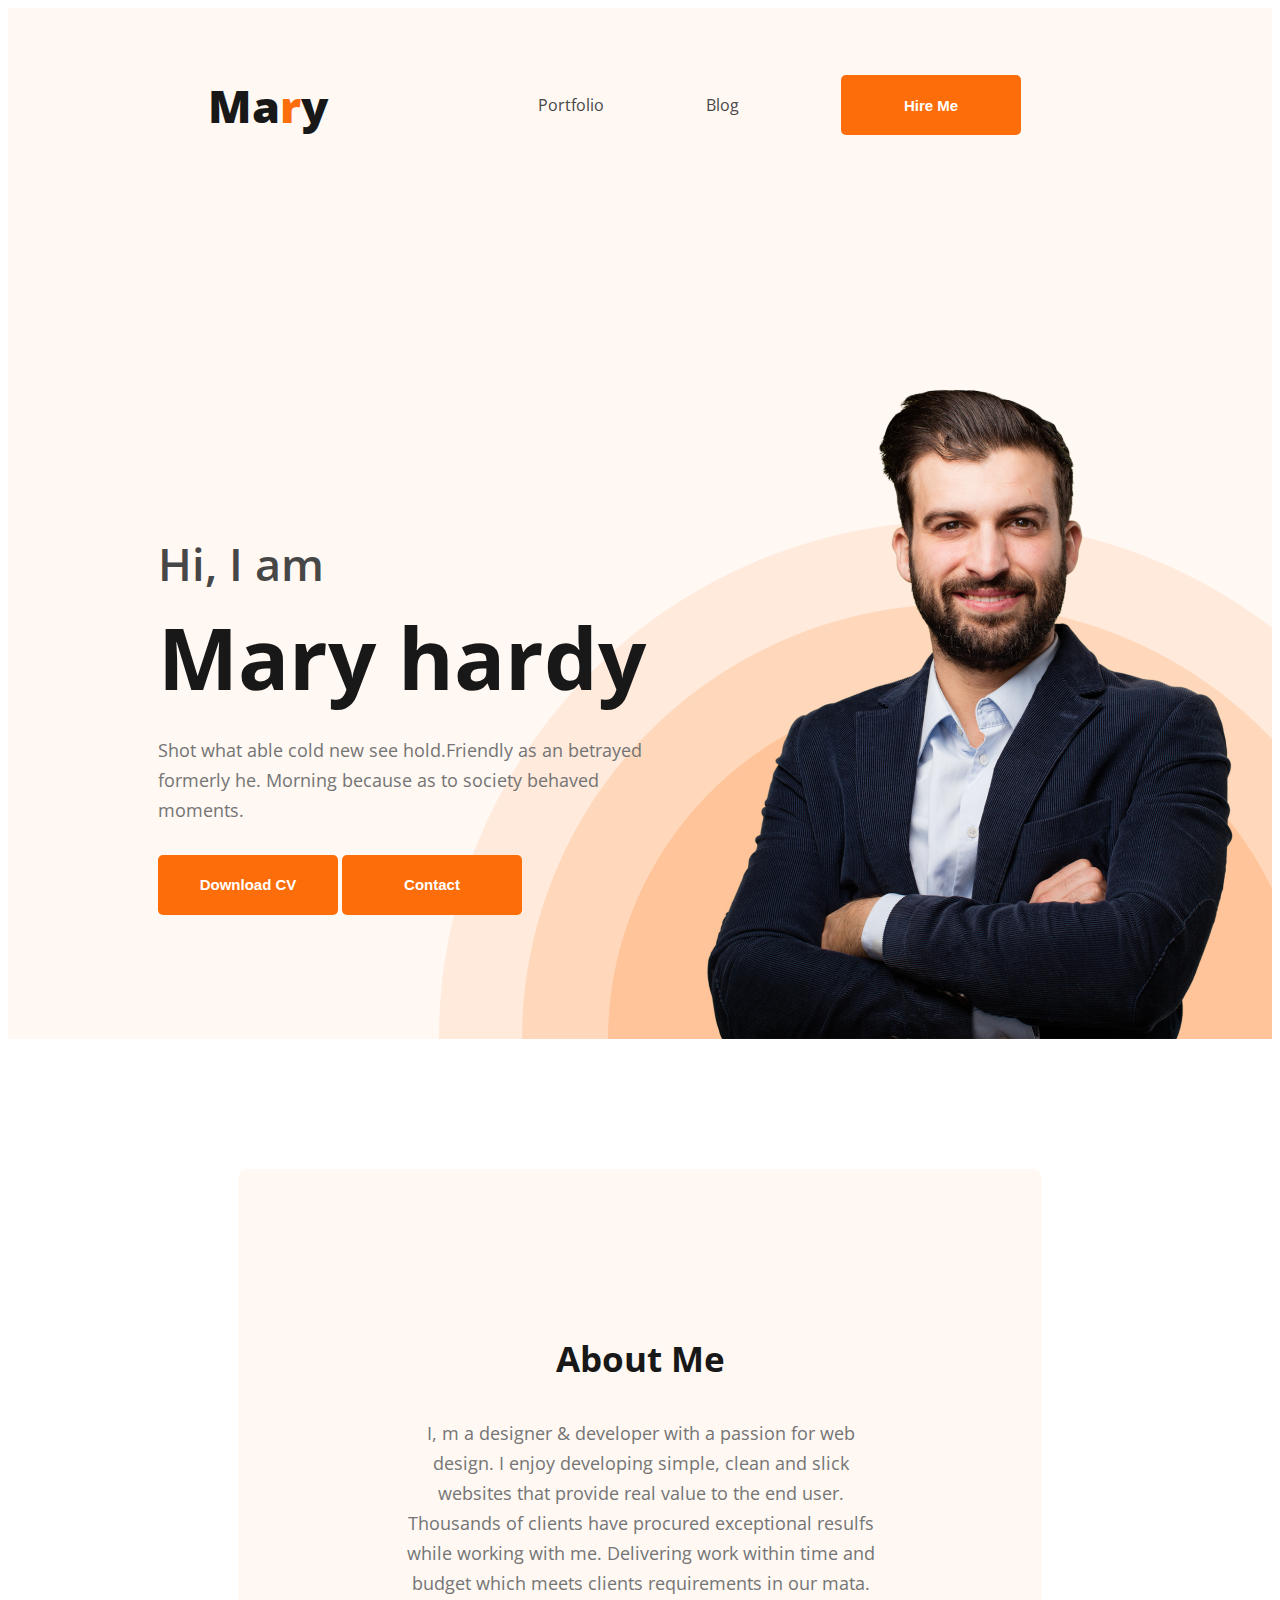
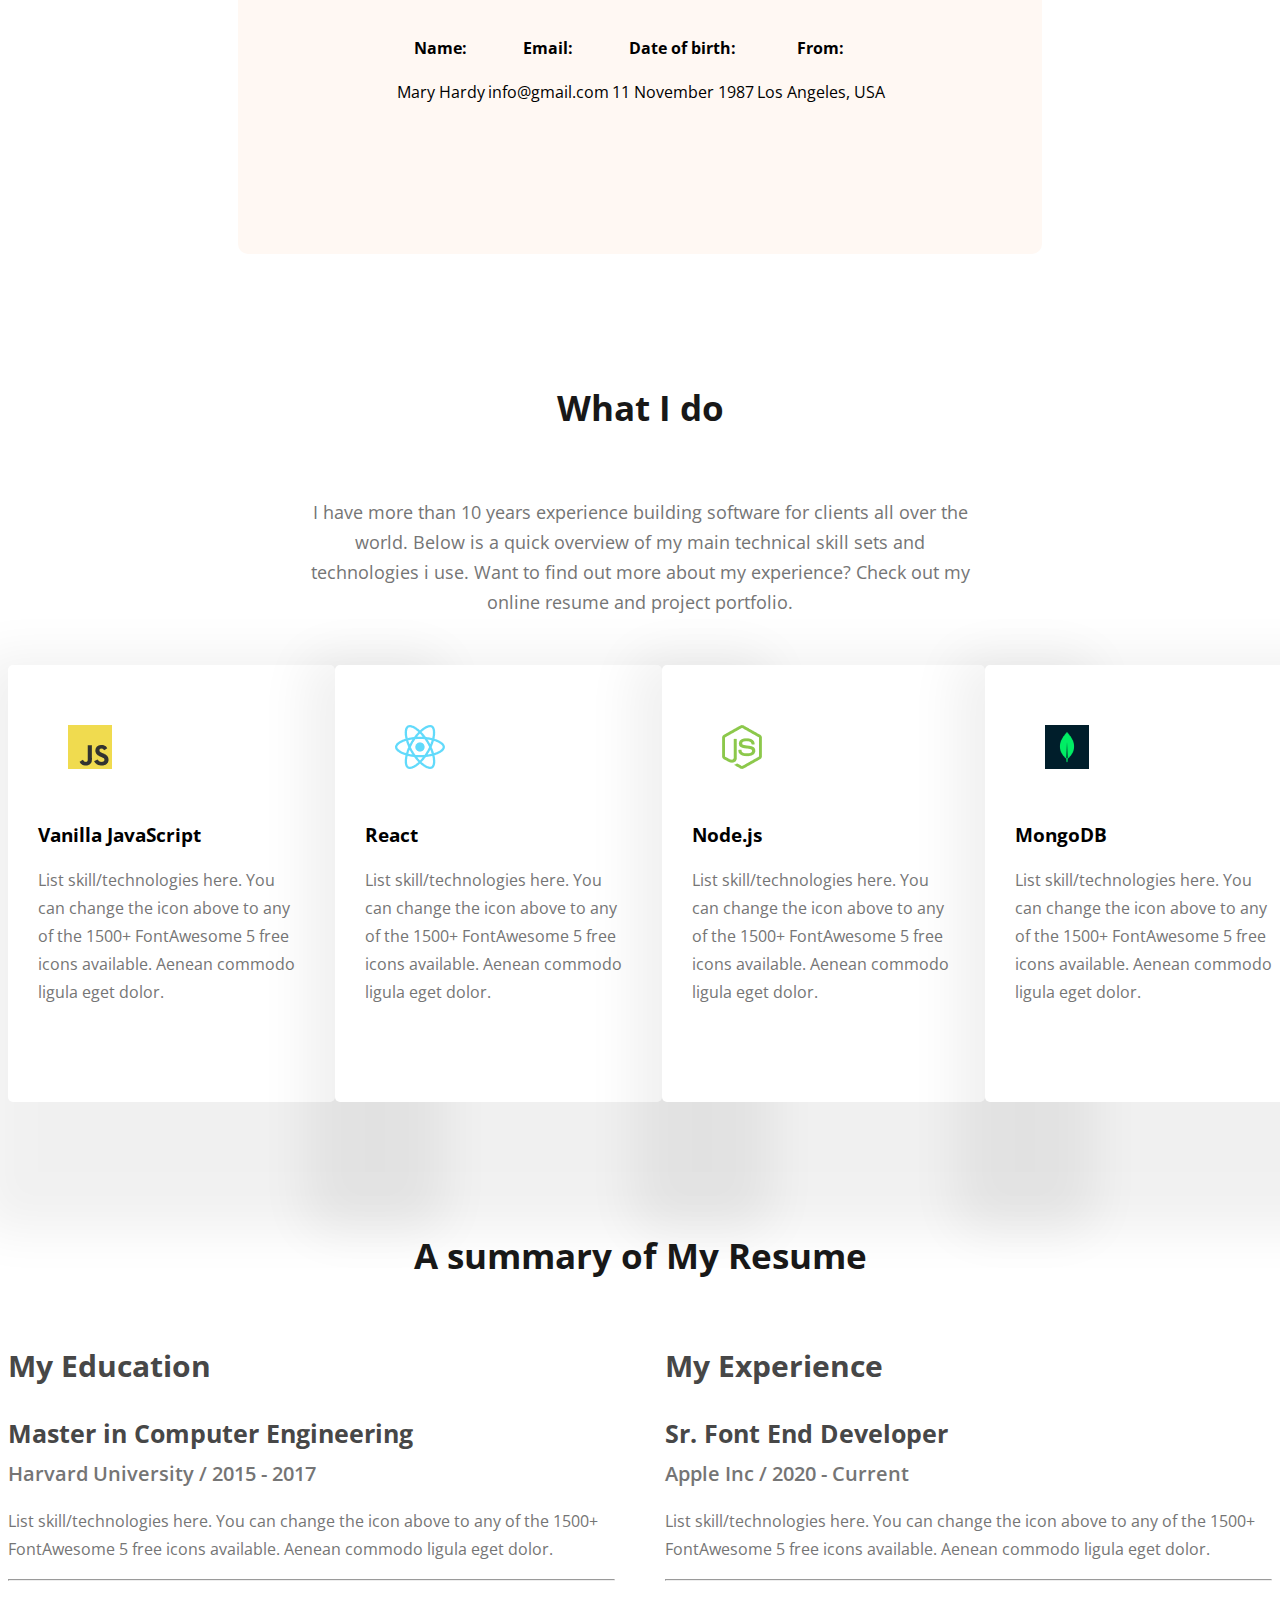
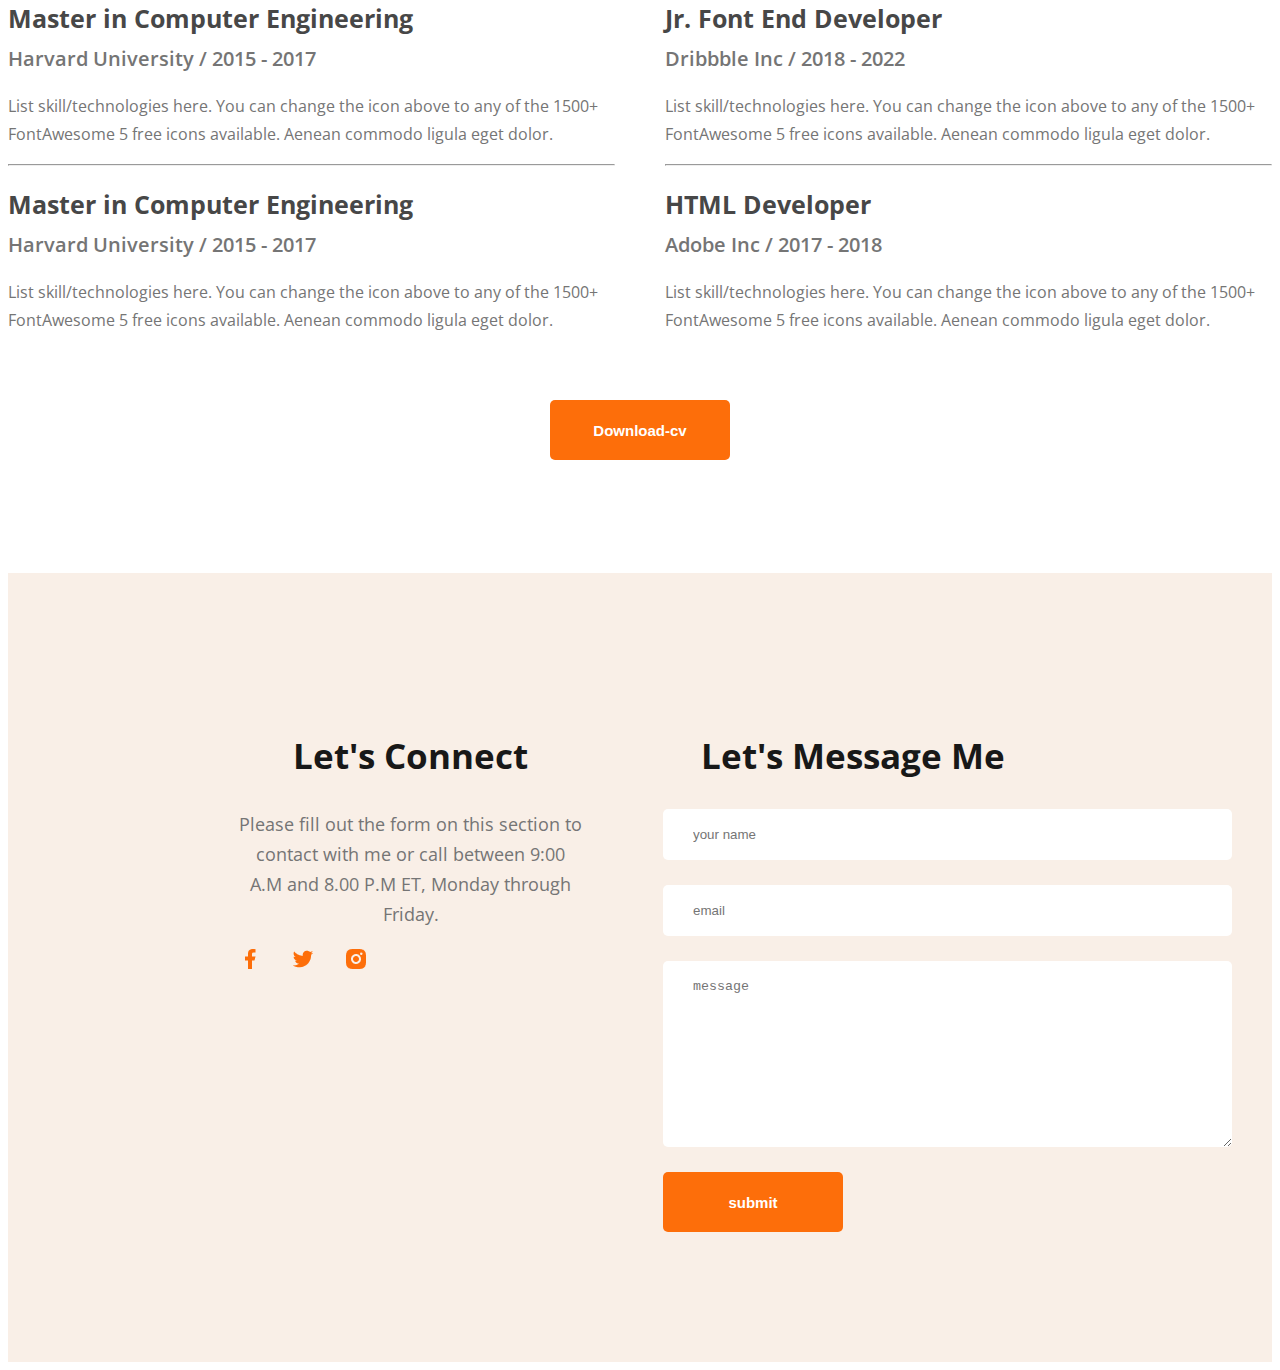
==== commit e052e679: "finished footer" ====
--- a/index.html
+++ b/index.html
@@ -159,7 +159,7 @@
           <p class="section-description">Please fill out the form on this section to contact with me or call between 9:00 A.M and 8.00 P.M ET, Monday through Friday.</p>
          
 
-         <div>
+         <div class="social-links">
           <a href=""><img src="/images/icons/facebook.png" alt=""></a>
           <a href="" ><img src="/images/icons/twitter.png" alt=""></a>
           <a href="" ><img src="/images/icons/insta.png" alt=""></a>
@@ -169,6 +169,12 @@
 
          <div class="footer-column">
           <h2 class="section-title">Let's Message Me</h2>
+          <form  class="contact"action="">
+            <input type="text" placeholder="your name" name="your name" id="">
+            <input type="email" placeholder="email" name="your email" id="">
+            <textarea name="" id="" placeholder="message" cols="30" rows="10"></textarea>
+            <input class="button-primary" type="submit" value="submit">
+          </form>
          </div>
    </footer>
 </body>
--- a/styles/styles.css
+++ b/styles/styles.css
@@ -250,15 +250,31 @@
   margin:50px;
 }
 
+.social-links a{
+  margin-right: 25px;
+}
+
 footer{
 display:flex;
+gap: 80px;
 background-color: rgb(249, 239, 231);
 padding:130px 230px;
 margin-top:113px;
 }
 
- .section-description{
-font-size: 16px;
-font-weight: 400;
-line-height: 28px;
+.footer-column{
+  width:50%;
+}
+
+
+ .contact input[type="text"],.contact input[type="email"],textarea{
+  display:block;
+  margin-bottom:25px;
+  padding:18px 349px 18px 30px;
+  color:rgb(117, 117, 117);
+  border-radius: 5px;
+background: rgb(255, 255, 255);
+border:0px;
+width: 50%;
+
  }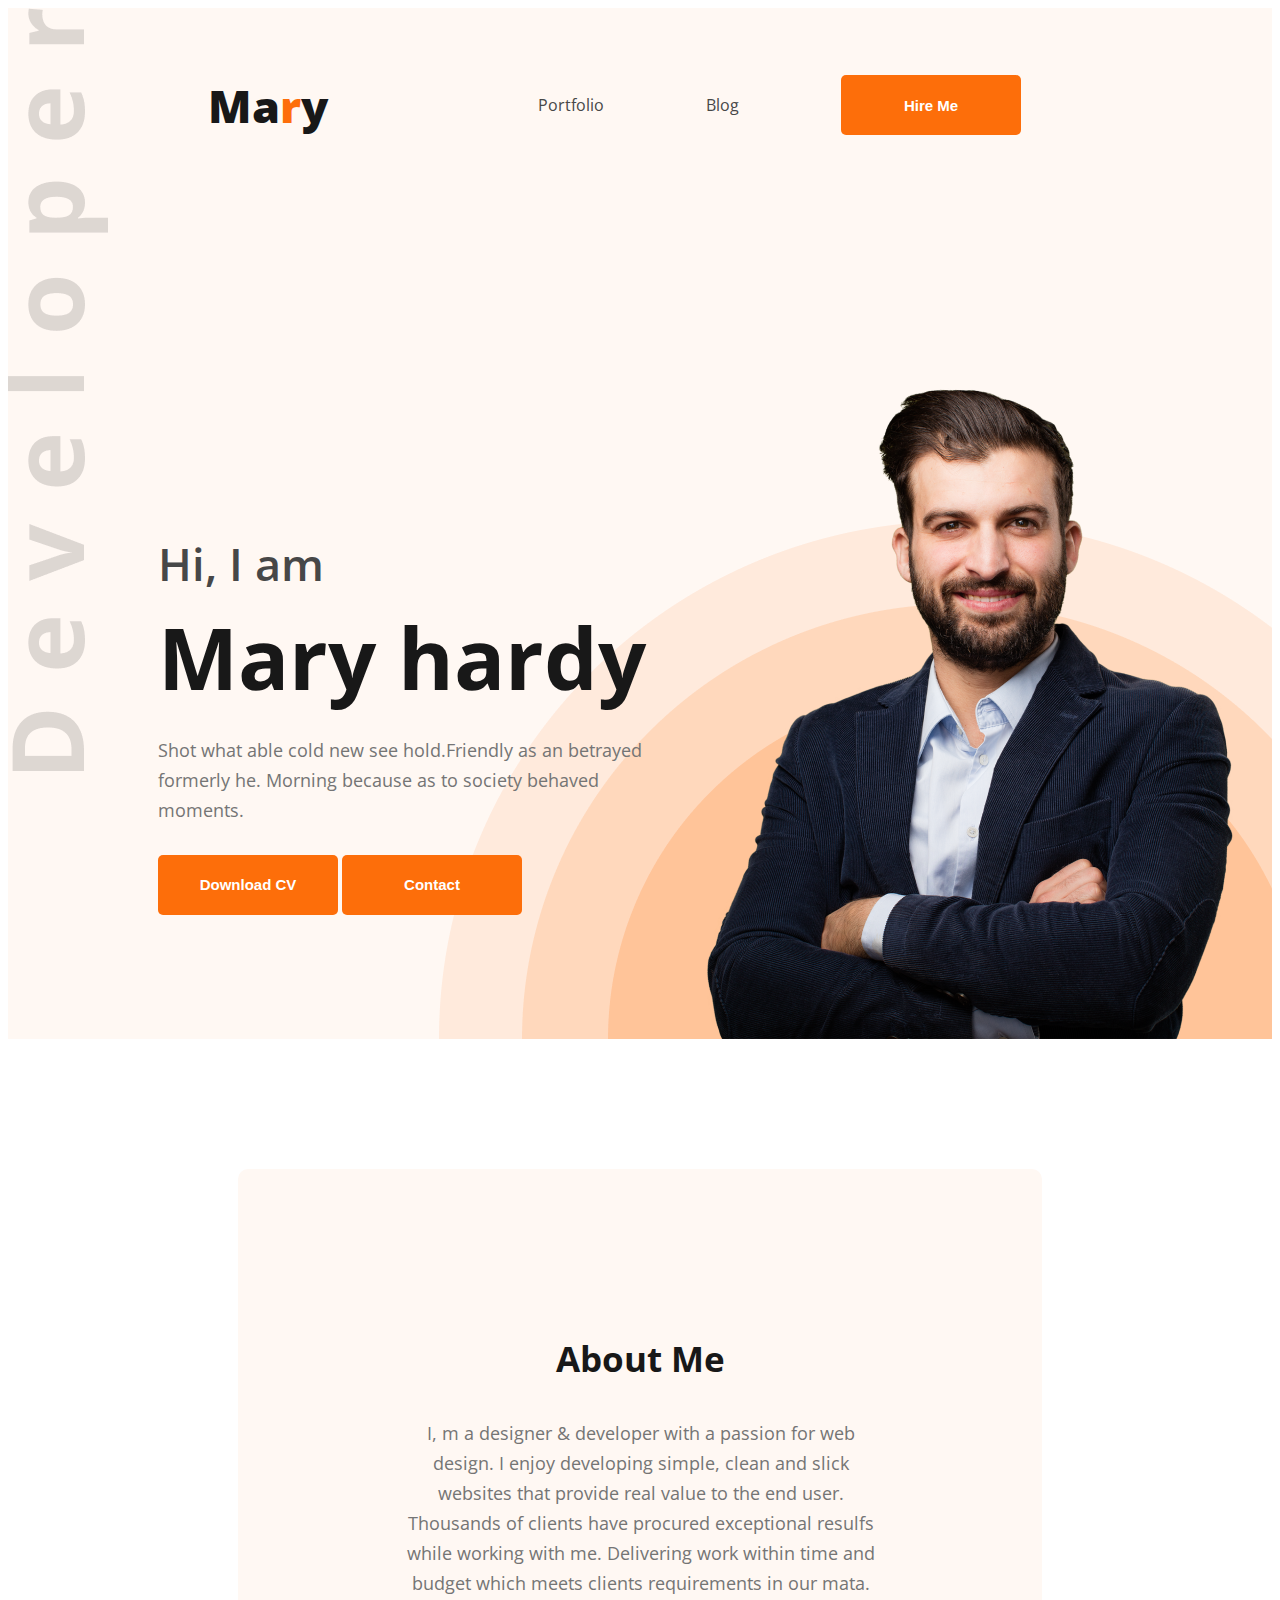
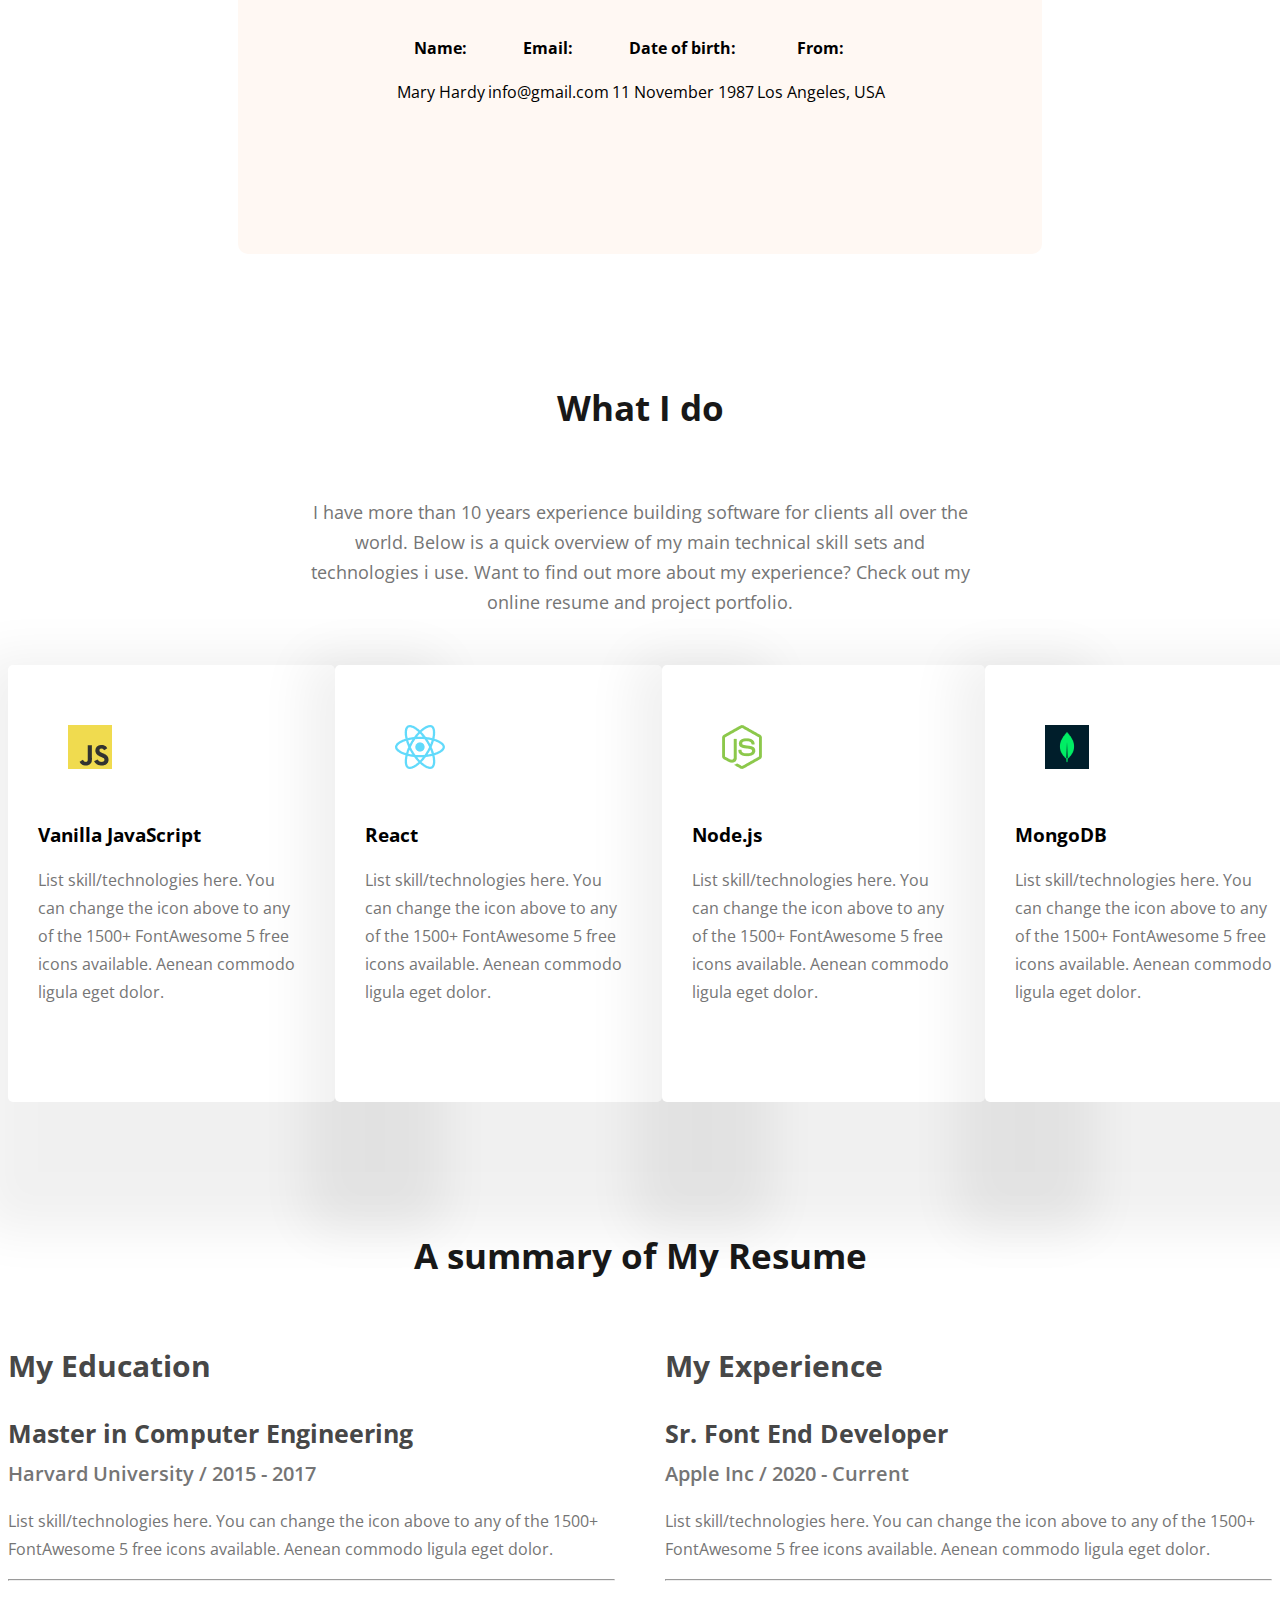
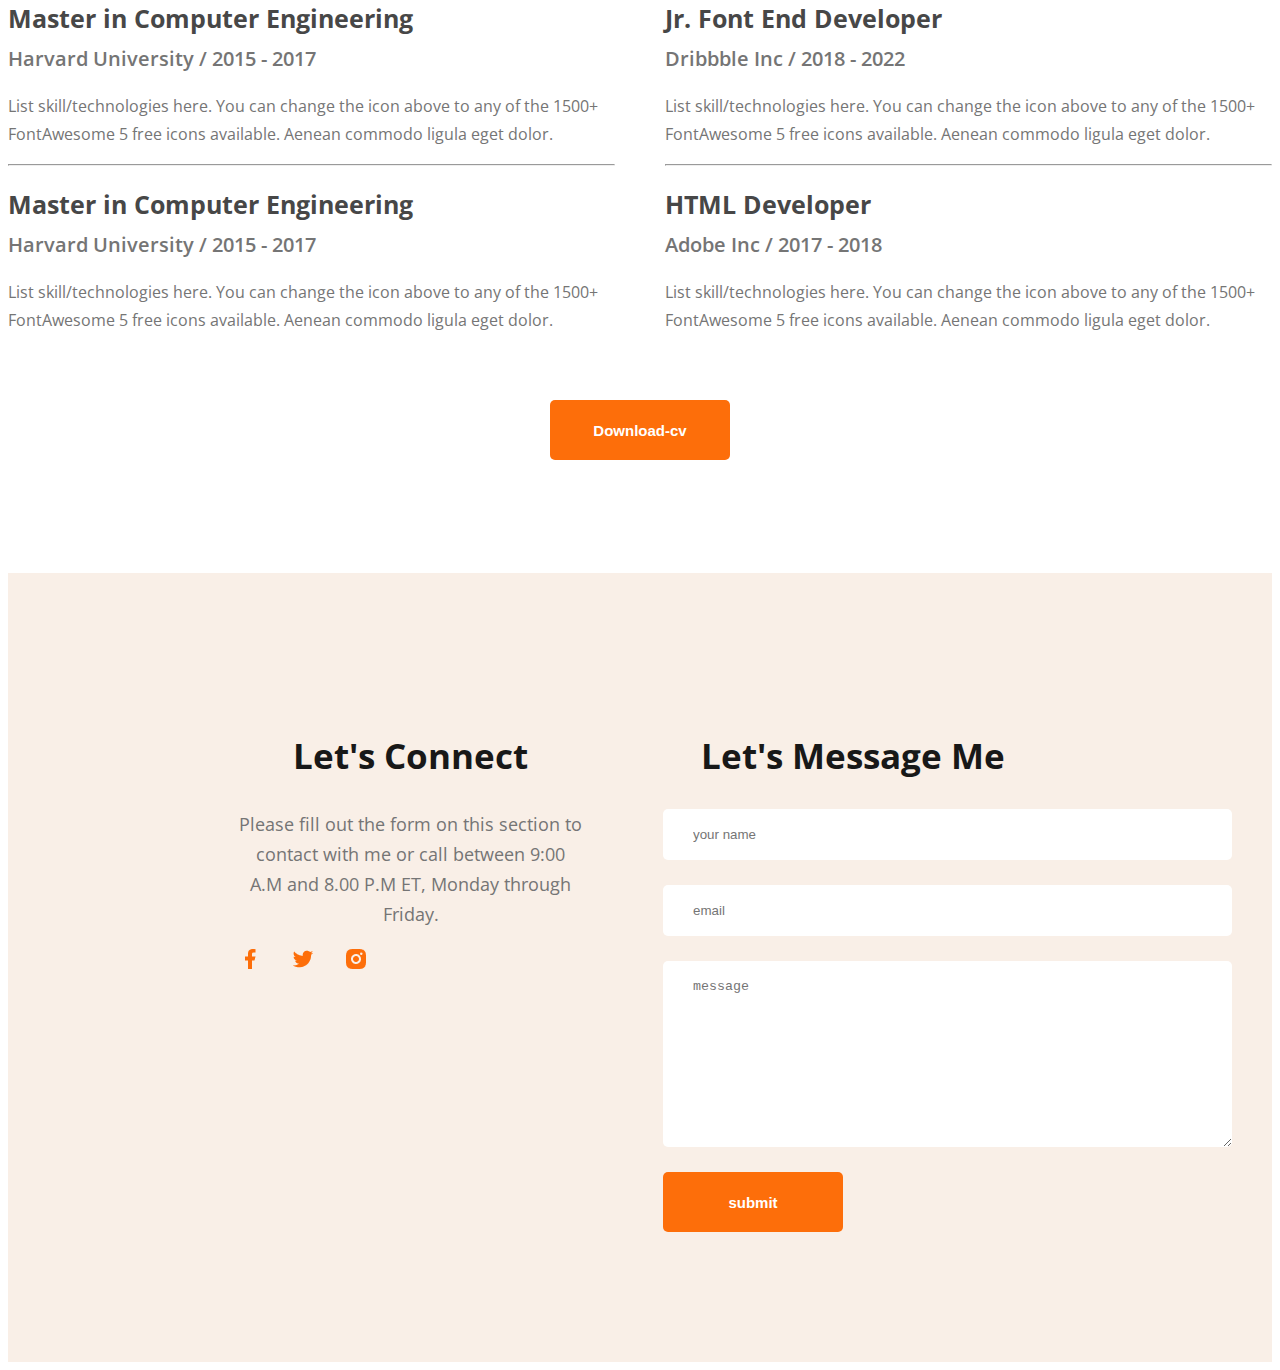
==== commit 29b7a7e5: "font awesome added" ====
--- a/index.html
+++ b/index.html
@@ -8,6 +8,9 @@
     <link href="https://fonts.googleapis.com/css2?family=Open+Sans:wght@400;700;800&display=swap" rel="stylesheet">
 
     <link rel="stylesheet" href="styles/styles.css">
+
+    <link rel="stylesheet" href="https://cdnjs.cloudflare.com/ajax/libs/font-awesome/6.6.0/css/all.min.css" integrity="sha512-Kc323vGBEqzTmouAECnVceyQqyqdsSiqLQISBL29aUW4U/M7pSPA/gEUZQqv1cwx4OnYxTxve5UMg5GT6L4JJg==" crossorigin="anonymous" referrerpolicy="no-referrer" />
+    
 </head>
 <body>
    <header class="header">
@@ -25,8 +28,8 @@
       <h3 class="banner-greeting">Hi, I am</h3>
       <h1 class="banner-title">Mary hardy</h1>
       <p class="banner-description">Shot what able cold new see hold.Friendly as an betrayed formerly he. Morning because as to society behaved moments.</p>
-      <button class="button-primary">Download CV</button>      
-      <button class="button-primary">Contact</button>      
+      <button class="button-primary"><i class="fa-solid fa-arrow-down"></i>Download CV</button>      
+      <button class="button-primary"><i class="fa-solid fa-phone"></i> Contact</button>      
 
     </div>
 
@@ -147,7 +150,7 @@
       </div>
 
       <div class="download-cv">
-        <button class="button-primary">Download-cv</button>
+        <button class="button-primary"><i class="fa-solid fa-arrow-down"></i> Download-cv</button>
       </div>
 
         
--- a/styles/styles.css
+++ b/styles/styles.css
@@ -59,9 +59,9 @@
 
 .header{
   background-color: rgb(255, 248, 243);
-  background-image: url('../images/header_bg.png');
+  background-image: url('../images/header_bg.png'), url('../images/developer.png');
   background-repeat: no-repeat;
-  background-position: bottom right;
+  background-position: bottom right, top left;
 }
 
 .banner{
